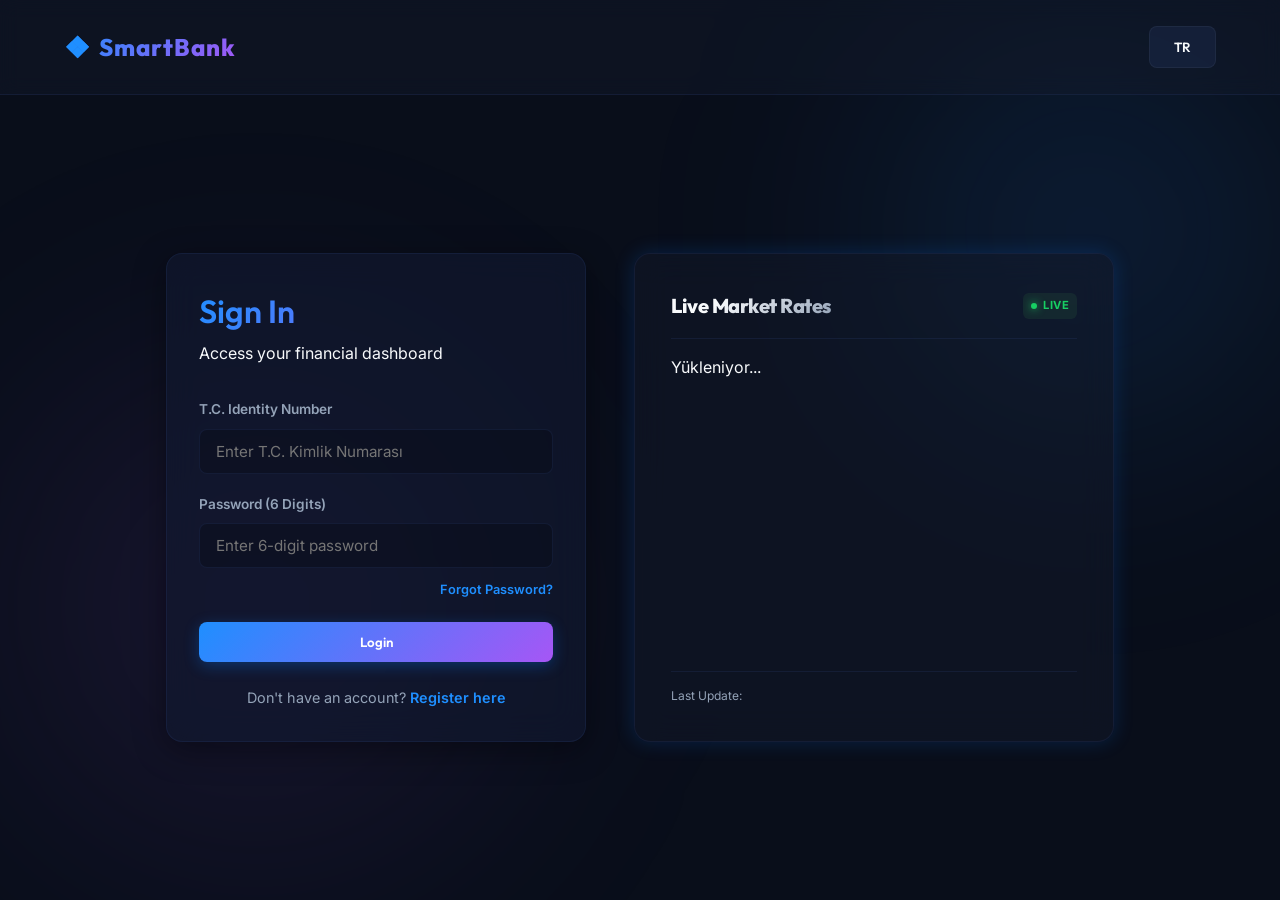
==== index.html @ 2972fa2d "Deploy clean static site to GitHub Pages" ====
<!DOCTYPE html>
<html lang="en">
<head>
    <meta charset="UTF-8">
    <meta name="viewport" content="width=device-width, initial-scale=1.0">
    <title>SmartBank - Secure Banking Portal</title>
    <link rel="preconnect" href="https://fonts.googleapis.com">
    <link rel="preconnect" href="https://fonts.gstatic.com" crossorigin>
    <link href="https://fonts.googleapis.com/css2?family=Outfit:wght@300;400;600;800&family=Inter:wght@300;400;600&display=swap" rel="stylesheet">
    <link rel="stylesheet" href="styles.css">
</head>
<body class="auth-page">
    <div class="background-decor">
        <div class="circle circle-1"></div>
        <div class="circle circle-2"></div>
    </div>
    
    <!-- Mock SMS Toast Notification -->
    <div id="mock-sms-toast" class="mock-sms-toast hidden">
        <div class="sms-icon">💬</div>
        <div class="sms-content">
            <div class="sms-header">
                <span class="sms-app-name">SMARTBANK SMS</span>
                <span class="sms-time" id="sms-time-label">just now</span>
            </div>
            <p id="sms-text" class="sms-text">Verification code: 123456</p>
        </div>
    </div>

    <!-- Header & Language Toggle -->
    <header class="main-header">
        <div class="logo">
            <span class="logo-icon">❖</span> SmartBank
        </div>
        <button id="lang-toggle" class="btn btn-secondary">TR</button>
    </header>

    <main class="auth-container">
        <div class="auth-wrapper-split">
            <div class="auth-forms-column">
                <!-- Login Card -->
                <div id="login-card" class="card glassmorphism auth-card">
                    <h2 id="login-title">Sign In</h2>
                    <p id="login-subtitle" class="text-muted">Access your financial dashboard</p>

                    <form id="login-form" novalidate>
                        <div class="form-group">
                            <label id="lbl-username-login" for="login-tckn">T.C. Kimlik Numarası</label>
                            <input type="text" id="login-tckn" class="form-control" required maxlength="11" pattern="\d*" placeholder="Enter T.C. Kimlik Numarası">
                        </div>
                        <div class="form-group">
                            <label id="lbl-password-login" for="login-password">Password</label>
                            <input type="password" id="login-password" class="form-control" required maxlength="6" pattern="\d*" placeholder="Enter 6-digit password">
                            <div style="text-align: right; margin-top: 0.5rem;">
                                <a href="#" id="link-to-forgot" class="link-highlight" style="font-size: 0.8rem;">Forgot Password?</a>
                            </div>
                        </div>
                        <div id="login-2fa-group" class="form-group hidden">
                            <label id="lbl-2fa-login" for="login-2fa-code">2FA Doğrulama Kodu</label>
                            <input type="text" id="login-2fa-code" class="form-control" maxlength="6" pattern="\d*" placeholder="6 haneli kodu girin">
                            <p class="text-muted" style="font-size: 0.75rem; margin-top: 0.25rem;">E-posta adresinize gönderilen veya üstteki SMS bildirimindeki kodu girin.</p>
                        </div>
                        <button type="submit" id="btn-login-submit" class="btn btn-primary btn-block">Login</button>
                    </form>

                    <div id="login-error" class="alert alert-danger hidden"></div>

                    <div class="card-footer">
                        <span id="txt-no-account">Don't have an account?</span> 
                        <a href="#" id="link-to-register" class="link-highlight">Register here</a>
                    </div>
                </div>

                <!-- Register Card -->
                <div id="register-card" class="card glassmorphism auth-card hidden">
                    <h2 id="register-title">Create Account</h2>
                    <p id="register-subtitle" class="text-muted">Start your smart banking journey today</p>

                    <form id="register-form" novalidate>
                        <div class="form-row-flex">
                            <div class="form-group flex-1">
                                <label id="lbl-firstname" for="reg-firstname">First Name</label>
                                <input type="text" id="reg-firstname" class="form-control" required pattern="[a-zA-ZçğışöüÇĞİŞÖÜ\s]*" placeholder="Enter first name">
                            </div>
                            <div class="form-group flex-1">
                                <label id="lbl-lastname" for="reg-lastname">Last Name</label>
                                <input type="text" id="reg-lastname" class="form-control" required pattern="[a-zA-ZçğışöüÇĞİŞÖÜ]*" placeholder="Enter last name">
                            </div>
                        </div>
                        <div class="form-group">
                            <label id="lbl-username-reg" for="reg-username">Username</label>
                            <input type="text" id="reg-username" class="form-control" required placeholder="Create username">
                        </div>
                        <div class="form-group">
                            <label id="lbl-reg-email" for="reg-email">Email Address</label>
                            <input type="email" id="reg-email" class="form-control" required placeholder="Enter your email address">
                        </div>
                        <div class="form-group">
                            <label id="lbl-reg-tckn" for="reg-tckn">T.C. Kimlik Numarası</label>
                            <input type="text" id="reg-tckn" class="form-control" required maxlength="11" pattern="\d*" placeholder="Enter your T.C. Kimlik Numarası">
                        </div>
                        <div class="form-group">
                            <label id="lbl-password-reg" for="reg-password">Password</label>
                            <input type="password" id="reg-password" class="form-control" required maxlength="6" pattern="\d*" placeholder="Create 6-digit password">
                        </div>
                        <button type="submit" id="btn-register-submit" class="btn btn-primary btn-block">Register</button>
                    </form>

                    <div id="register-error" class="alert alert-danger hidden"></div>

                    <div class="card-footer">
                        <span id="txt-has-account">Already have an account?</span> 
                        <a href="#" id="link-to-login" class="link-highlight">Sign In</a>
                    </div>
                </div>

                <!-- Forgot Password Card -->
                <div id="forgot-card" class="card glassmorphism auth-card hidden">
                    <h2 id="forgot-title">Reset Password</h2>
                    <p id="forgot-subtitle" class="text-muted">Enter email to reset password</p>

                    <form id="forgot-form" novalidate>
                        <div class="form-group">
                            <label id="lbl-email-forgot" for="forgot-tckn">T.C. Kimlik Numarası</label>
                            <input type="text" id="forgot-tckn" class="form-control" required maxlength="11" pattern="\d*" placeholder="Enter registered T.C. Kimlik Numarası">
                        </div>
                        <div class="form-group">
                            <label id="lbl-new-password" for="forgot-new-password">New Password</label>
                            <input type="password" id="forgot-new-password" class="form-control" required maxlength="6" pattern="\d*" placeholder="Enter new 6-digit password">
                        </div>
                        <button type="submit" id="btn-forgot-submit" class="btn btn-primary btn-block">Reset Password</button>
                    </form>

                    <div id="forgot-error" class="alert alert-danger hidden"></div>
                    <div id="forgot-success" class="alert alert-success hidden"></div>

                    <div class="card-footer">
                        <a href="#" id="link-forgot-to-login" class="link-highlight">Back to Sign In</a>
                    </div>
                </div>
            </div>

            <!-- Market Rates Column -->
            <div class="market-rates-column card glassmorphism">
                <div class="market-header">
                    <h3 id="title-market-rates">Canlı Piyasalar</h3>
                    <span class="live-indicator"><span class="live-dot animate-pulse-slow"></span>LIVE</span>
                </div>
                <div id="market-rates-list" class="market-rates-list">
                    <div class="loading-spinner">Yükleniyor...</div>
                </div>
                <div class="market-footer">
                    <span id="txt-rates-updated">Son Güncelleme: --:--:--</span>
                </div>
            </div>
        </div>
    </main>

    <!-- Core App JS -->
    <script src="app.js"></script>
</body>
</html>
---- styles.css ----
/* ==========================================================================
   SmartBank Premium Design System - styles.css
   Vanilla CSS with CSS Variables, HSL Color Model, and Glassmorphism
   ========================================================================== */

:root {
    /* Color Palette */
    --bg-primary: hsl(222, 47%, 7%);
    --bg-card: hsla(223, 47%, 13%, 0.65);
    --bg-card-hover: hsla(223, 47%, 18%, 0.8);
    --border-color: hsla(223, 47%, 30%, 0.25);
    --border-hover: hsla(210, 100%, 56%, 0.4);
    
    --text-main: hsl(210, 40%, 98%);
    --text-muted: hsl(215, 20%, 65%);
    
    --accent-blue: hsl(210, 100%, 56%);
    --accent-blue-rgb: 0, 122, 255;
    --accent-purple: hsl(270, 89%, 65%);
    --accent-green: hsl(145, 80%, 45%);
    --accent-red: hsl(355, 80%, 50%);
    
    --gradient-primary: linear-gradient(135deg, var(--accent-blue) 0%, var(--accent-purple) 100%);
    --gradient-glow: radial-gradient(circle, rgba(0, 122, 255, 0.15) 0%, rgba(138, 43, 226, 0.05) 50%, transparent 100%);
    
    /* Effects & Shadows */
    --shadow-soft: 0 8px 32px 0 rgba(0, 0, 0, 0.4);
    --shadow-glow: 0 0 20px 0 rgba(0, 122, 255, 0.2);
    --blur-strength: blur(16px);
    --transition-fast: all 0.25s cubic-bezier(0.4, 0, 0.2, 1);
    --transition-medium: all 0.4s cubic-bezier(0.4, 0, 0.2, 1);
}

/* Reset & Base Styles */
* {
    margin: 0;
    padding: 0;
    box-sizing: border-box;
}

body {
    font-family: 'Inter', sans-serif;
    background-color: var(--bg-primary);
    color: var(--text-main);
    min-height: 100vh;
    overflow-x: hidden;
    position: relative;
    line-height: 1.6;
}

h1, h2, h3, h4, h5, h6, .logo {
    font-family: 'Outfit', sans-serif;
    font-weight: 600;
}

/* Background Glowing Elements */
.background-decor {
    position: fixed;
    top: 0;
    left: 0;
    width: 100%;
    height: 100%;
    z-index: -1;
    overflow: hidden;
    pointer-events: none;
}

.circle {
    position: absolute;
    border-radius: 50%;
    filter: blur(100px);
}

.circle-1 {
    top: -10%;
    right: -10%;
    width: 50vw;
    height: 50vw;
    background: radial-gradient(circle, hsla(210, 100%, 56%, 0.15) 0%, transparent 70%);
}

.circle-2 {
    bottom: -10%;
    left: -10%;
    width: 60vw;
    height: 60vw;
    background: radial-gradient(circle, hsla(270, 89%, 65%, 0.12) 0%, transparent 70%);
}

/* Layout Elements */
.main-header {
    width: 100%;
    padding: 1.5rem 5%;
    display: flex;
    justify-content: space-between;
    align-items: center;
    border-bottom: 1px solid var(--border-color);
    background-color: rgba(22, 28, 45, 0.4);
    backdrop-filter: blur(10px);
    z-index: 10;
}

.logo {
    font-size: 1.5rem;
    font-weight: 800;
    letter-spacing: 1px;
    background: var(--gradient-primary);
    -webkit-background-clip: text;
    -webkit-text-fill-color: transparent;
    display: flex;
    align-items: center;
    gap: 0.5rem;
}

.logo-icon {
    font-size: 1.8rem;
    -webkit-text-fill-color: initial;
    color: var(--accent-blue);
}

.header-actions {
    display: flex;
    align-items: center;
    gap: 1rem;
}

.user-badge {
    background-color: var(--border-color);
    padding: 0.4rem 1rem;
    border-radius: 50px;
    font-size: 0.85rem;
    font-weight: 600;
    border: 1px solid rgba(255, 255, 255, 0.05);
}

.badge-role {
    font-size: 0.75rem;
    padding: 0.2rem 0.5rem;
    background: var(--gradient-primary);
    color: white;
    border-radius: 4px;
    font-weight: 600;
    margin-left: 0.5rem;
    vertical-align: middle;
}

/* Card & Glassmorphism Design */
.glassmorphism {
    background: var(--bg-card);
    backdrop-filter: var(--blur-strength);
    -webkit-backdrop-filter: var(--blur-strength);
    border: 1px solid var(--border-color);
    box-shadow: var(--shadow-soft);
}

.card {
    border-radius: 16px;
    padding: 2rem;
    transition: var(--transition-medium);
}

.card:hover {
    border-color: var(--border-hover);
    box-shadow: var(--shadow-glow), var(--shadow-soft);
}

/* Buttons */
.btn {
    font-family: 'Outfit', sans-serif;
    font-weight: 600;
    border-radius: 8px;
    padding: 0.75rem 1.5rem;
    cursor: pointer;
    border: none;
    transition: var(--transition-fast);
    display: inline-flex;
    justify-content: center;
    align-items: center;
    text-decoration: none;
}

.btn-primary {
    background: var(--gradient-primary);
    color: white;
    box-shadow: 0 4px 15px rgba(0, 122, 255, 0.3);
}

.btn-primary:hover {
    transform: translateY(-2px);
    box-shadow: 0 6px 20px rgba(0, 122, 255, 0.5);
}

.btn-secondary {
    background-color: var(--border-color);
    color: var(--text-main);
    border: 1px solid rgba(255, 255, 255, 0.05);
}

.btn-secondary:hover {
    background-color: rgba(255, 255, 255, 0.1);
    border-color: rgba(255, 255, 255, 0.2);
}

.btn-danger {
    background-color: hsla(355, 80%, 50%, 0.2);
    color: var(--accent-red);
    border: 1px solid hsla(355, 80%, 50%, 0.4);
}

.btn-danger:hover {
    background-color: var(--accent-red);
    color: white;
}

.btn-block {
    display: flex;
    width: 100%;
}

.btn-sm {
    padding: 0.4rem 0.8rem;
    font-size: 0.8rem;
    border-radius: 6px;
}

/* Input Fields */
.form-group {
    margin-bottom: 1.25rem;
}

.form-group label {
    display: block;
    margin-bottom: 0.5rem;
    font-size: 0.85rem;
    font-weight: 600;
    color: var(--text-muted);
}

.form-control {
    width: 100%;
    padding: 0.75rem 1rem;
    background-color: rgba(0, 0, 0, 0.2);
    border: 1px solid var(--border-color);
    border-radius: 8px;
    color: var(--text-main);
    font-family: 'Inter', sans-serif;
    font-size: 0.95rem;
    transition: var(--transition-fast);
}

.form-control:focus {
    outline: none;
    border-color: var(--accent-blue);
    box-shadow: 0 0 0 3px rgba(0, 122, 255, 0.15);
    background-color: rgba(0, 0, 0, 0.3);
}

/* Alerts */
.alert {
    padding: 0.75rem 1rem;
    border-radius: 8px;
    margin-top: 1rem;
    font-size: 0.85rem;
    font-weight: 600;
}

.alert-danger {
    background-color: hsla(355, 80%, 50%, 0.15);
    border: 1px solid var(--accent-red);
    color: hsl(355, 100%, 80%);
}

.alert-success {
    background-color: hsla(145, 80%, 45%, 0.15);
    border: 1px solid var(--accent-green);
    color: hsl(145, 100%, 80%);
}

/* Auth Pages Style */
.auth-page {
    display: flex;
    flex-direction: column;
}

.auth-container {
    flex: 1;
    display: flex;
    justify-content: center;
    align-items: center;
    padding: 2rem 1rem;
}

.auth-card {
    width: 100%;
    max-width: 420px;
    animation: fadeIn 0.5s ease-out;
}

.auth-card h2 {
    font-size: 2rem;
    margin-bottom: 0.25rem;
    background: var(--gradient-primary);
    -webkit-background-clip: text;
    -webkit-text-fill-color: transparent;
}

.auth-card p {
    margin-bottom: 2rem;
}

.card-footer {
    margin-top: 1.5rem;
    text-align: center;
    font-size: 0.9rem;
    color: var(--text-muted);
}

.link-highlight {
    color: var(--accent-blue);
    text-decoration: none;
    font-weight: 600;
    transition: var(--transition-fast);
}

.link-highlight:hover {
    text-decoration: underline;
    color: var(--accent-purple);
}

/* Customer Dashboard Grid */
.dashboard-container {
    padding: 2rem 5%;
    max-width: 1400px;
    margin: 0 auto;
}

.dashboard-section {
    margin-bottom: 2.5rem;
}

.dashboard-section h3 {
    font-size: 1.5rem;
    margin-bottom: 1rem;
    letter-spacing: 0.5px;
}

/* Account Cards */
.accounts-grid {
    display: grid;
    grid-template-columns: repeat(auto-fill, minmax(280px, 1fr));
    gap: 1.5rem;
}

.account-card {
    background: linear-gradient(135deg, rgba(22, 28, 45, 0.9) 0%, rgba(138, 43, 226, 0.07) 100%);
    border: 1px solid var(--border-color);
    border-radius: 16px;
    padding: 1.5rem;
    cursor: pointer;
    transition: var(--transition-medium);
    position: relative;
    overflow: hidden;
}

.account-card::before {
    content: '';
    position: absolute;
    top: 0;
    left: 0;
    width: 100%;
    height: 100%;
    background: var(--gradient-primary);
    opacity: 0;
    transition: var(--transition-medium);
    z-index: 0;
}

.account-card:hover {
    transform: translateY(-4px);
    border-color: var(--accent-blue);
    box-shadow: var(--shadow-glow);
}

.account-card.active {
    border-color: var(--accent-blue);
    box-shadow: var(--shadow-glow);
    background: linear-gradient(135deg, rgba(22, 28, 45, 0.9) 0%, rgba(0, 122, 255, 0.08) 100%);
}

.account-card.active::before {
    opacity: 0.03;
}

.account-card > * {
    position: relative;
    z-index: 1;
}

.account-header {
    display: flex;
    justify-content: space-between;
    color: var(--text-muted);
    font-size: 0.85rem;
    font-weight: 600;
    margin-bottom: 1.5rem;
}

.account-number {
    font-family: 'Outfit', sans-serif;
    font-size: 1.1rem;
    letter-spacing: 1px;
}

.account-balance {
    font-size: 2rem;
    font-weight: 800;
    margin-bottom: 0.25rem;
}

.account-currency {
    font-size: 1rem;
    color: var(--accent-blue);
    font-weight: 600;
}

/* Workspace Layout */
.workspace-grid {
    display: grid;
    grid-template-columns: 1fr 2fr;
    gap: 2rem;
    align-items: start;
}

@media (max-width: 900px) {
    .workspace-grid {
        grid-template-columns: 1fr;
    }
}

.workspace-item {
    height: 100%;
}

.workspace-item h3 {
    margin-bottom: 0.25rem;
}

.workspace-item p {
    margin-bottom: 1.5rem;
}

/* Table Style */
.table-container {
    display: flex;
    flex-direction: column;
}

.table-scroll {
    overflow-x: auto;
    flex: 1;
}

.table {
    width: 100%;
    border-collapse: collapse;
    font-size: 0.95rem;
}

.table th, .table td {
    padding: 0.6rem 0.8rem;
    text-align: left;
    border-bottom: 1px solid rgba(255, 255, 255, 0.05);
}

.table th {
    color: var(--text-muted);
    font-family: 'Outfit', sans-serif;
    font-weight: 600;
}

.table tr {
    transition: var(--transition-fast);
}

.table tbody tr:hover {
    background-color: rgba(255, 255, 255, 0.02);
}

.text-right {
    text-align: right !important;
}

.tx-amount-negative {
    color: var(--accent-red);
    font-weight: 600;
}

.tx-amount-positive {
    color: var(--accent-green);
    font-weight: 600;
}

/* Floating Chat Widget */
.chat-widget {
    position: fixed;
    bottom: 2rem;
    right: 2rem;
    z-index: 100;
}

.chat-toggle {
    display: flex;
    align-items: center;
    gap: 0.5rem;
    border-radius: 50px;
    padding: 0.75rem 1.5rem;
    box-shadow: 0 8px 25px rgba(0, 122, 255, 0.4);
}

.chat-toggle-icon {
    font-size: 1.2rem;
}

.chat-box {
    position: absolute;
    bottom: 4rem;
    right: 0;
    width: 380px;
    height: 520px;
    border-radius: 16px;
    display: flex;
    flex-direction: column;
    overflow: hidden;
    animation: slideUp 0.35s cubic-bezier(0.4, 0, 0.2, 1);
}

@media (max-width: 480px) {
    .chat-box {
        position: fixed;
        bottom: 0;
        right: 0;
        width: 100%;
        height: 100%;
        border-radius: 0;
    }
}

.chat-header {
    background-color: rgba(22, 28, 45, 0.9);
    padding: 1rem 1.25rem;
    border-bottom: 1px solid var(--border-color);
    display: flex;
    justify-content: space-between;
    align-items: center;
}

.chat-header-title {
    display: flex;
    align-items: center;
    gap: 0.5rem;
    font-weight: 600;
    font-family: 'Outfit', sans-serif;
}

.status-indicator {
    width: 8px;
    height: 8px;
    border-radius: 50%;
}

.status-indicator.online {
    background-color: var(--accent-green);
    box-shadow: 0 0 8px var(--accent-green);
}

.chat-close-btn {
    background: none;
    border: none;
    color: var(--text-muted);
    font-size: 1.5rem;
    cursor: pointer;
    line-height: 1;
    transition: var(--transition-fast);
}

.chat-close-btn:hover {
    color: var(--text-main);
}

/* Chat Messages */
.chat-messages {
    flex: 1;
    padding: 1.25rem;
    overflow-y: auto;
    display: flex;
    flex-direction: column;
    gap: 1rem;
    background-color: rgba(0, 0, 0, 0.25);
}

.chat-placeholder {
    height: 100%;
    display: flex;
    flex-direction: column;
    justify-content: center;
    align-items: center;
    text-align: center;
    padding: 2rem;
    gap: 1.5rem;
}

.chat-placeholder p {
    color: var(--text-muted);
    font-size: 0.9rem;
}

/* Message Bubbles */
.message-bubble {
    max-width: 80%;
    padding: 0.75rem 1rem;
    border-radius: 12px;
    font-size: 0.9rem;
    position: relative;
    animation: bubbleIn 0.3s ease-out;
    word-break: break-word;
}

.message-bubble.user {
    align-self: flex-end;
    background: var(--gradient-primary);
    color: white;
    border-bottom-right-radius: 2px;
}

.message-bubble.ai {
    align-self: flex-start;
    background-color: rgba(255, 255, 255, 0.08);
    color: var(--text-main);
    border-bottom-left-radius: 2px;
    border: 1px solid rgba(255, 255, 255, 0.05);
}

.message-bubble.agent {
    align-self: flex-start;
    background-color: hsla(210, 100%, 56%, 0.15);
    color: var(--text-main);
    border-bottom-left-radius: 2px;
    border: 1px solid rgba(0, 122, 255, 0.2);
}

.message-timestamp {
    display: block;
    font-size: 0.65rem;
    color: rgba(255, 255, 255, 0.4);
    margin-top: 0.25rem;
    text-align: right;
}

.chat-input-area {
    padding: 1rem 1.25rem;
    background-color: rgba(22, 28, 45, 0.9);
    border-top: 1px solid var(--border-color);
    display: flex;
    gap: 0.5rem;
}

.chat-input-area input {
    flex: 1;
    background-color: rgba(0, 0, 0, 0.2);
    border: 1px solid var(--border-color);
    border-radius: 8px;
    padding: 0.5rem 0.75rem;
    color: var(--text-main);
}

.chat-input-area input:focus {
    outline: none;
    border-color: var(--accent-blue);
}

/* Agent Workspace Layout */
.agent-page {
    display: flex;
    flex-direction: column;
}

.agent-container {
    flex: 1;
    padding: 2rem 5%;
    display: grid;
    grid-template-columns: 350px 1fr;
    gap: 2rem;
    max-width: 1600px;
    width: 100%;
    margin: 0 auto;
}

@media (max-width: 800px) {
    .agent-container {
        grid-template-columns: 1fr;
    }
}

.agent-sidebar {
    height: calc(100vh - 120px);
    display: flex;
    flex-direction: column;
    padding: 1.5rem;
}

.sidebar-header {
    display: flex;
    justify-content: space-between;
    align-items: center;
    margin-bottom: 1.5rem;
}

.sessions-list {
    flex: 1;
    overflow-y: auto;
    display: flex;
    flex-direction: column;
    gap: 0.75rem;
}

.session-item {
    padding: 1rem;
    border-radius: 8px;
    border: 1px solid var(--border-color);
    cursor: pointer;
    transition: var(--transition-fast);
    background-color: rgba(0, 0, 0, 0.15);
}

.session-item:hover {
    border-color: var(--accent-blue);
    background-color: rgba(0, 0, 0, 0.25);
}

.session-item.active {
    border-color: var(--accent-blue);
    background-color: hsla(210, 100%, 56%, 0.08);
}

.session-item h5 {
    font-size: 0.95rem;
    margin-bottom: 0.25rem;
}

.session-item p {
    font-size: 0.75rem;
    color: var(--text-muted);
}

.agent-chat-area {
    height: calc(100vh - 120px);
    display: flex;
    flex-direction: column;
    padding: 0;
    overflow: hidden;
}

.agent-chat-header {
    padding: 1.25rem 2rem;
    border-bottom: 1px solid var(--border-color);
    background-color: rgba(22, 28, 45, 0.5);
    display: flex;
    justify-content: space-between;
    align-items: center;
}

.text-xs {
    font-size: 0.75rem;
}

.agent-messages-container {
    flex: 1;
    padding: 2rem;
    overflow-y: auto;
    display: flex;
    flex-direction: column;
    gap: 1.25rem;
    background-color: rgba(0, 0, 0, 0.15);
}

.agent-chat-placeholder {
    height: 100%;
    display: flex;
    flex-direction: column;
    justify-content: center;
    align-items: center;
    gap: 1rem;
    text-align: center;
}

.chat-placeholder-icon {
    font-size: 3rem;
}

.agent-chat-input-area {
    padding: 1.25rem 2rem;
    border-top: 1px solid var(--border-color);
    background-color: rgba(22, 28, 45, 0.5);
    display: flex;
    gap: 1rem;
}

.agent-chat-input-area input {
    flex: 1;
    background-color: rgba(0, 0, 0, 0.3);
    border: 1px solid var(--border-color);
    border-radius: 8px;
    padding: 0.75rem 1rem;
    color: var(--text-main);
}

.agent-chat-input-area input:focus {
    outline: none;
    border-color: var(--accent-blue);
}

/* Utilities */
.hidden {
    display: none !important;
}

.text-center {
    text-align: center !important;
}

.py-4 {
    padding-top: 1.5rem;
    padding-bottom: 1.5rem;
}

/* Animations */
@keyframes fadeIn {
    from { opacity: 0; transform: translateY(10px); }
    to { opacity: 1; transform: translateY(0); }
}

@keyframes slideUp {
    from { opacity: 0; transform: translateY(20px); }
    to { opacity: 1; transform: translateY(0); }
}
@keyframes bubbleIn {
    from { opacity: 0; transform: scale(0.9) translateY(5px); }
    to { opacity: 1; transform: scale(1) translateY(0); }
}

/* ==========================================================================
   Agentic AI Transfer Confirmation Widgets & System Message Cards
   ========================================================================== */
.transfer-confirm-card {
    background: linear-gradient(135deg, rgba(22, 28, 45, 0.955) 0%, rgba(138, 43, 226, 0.15) 100%);
    border: 1px solid var(--accent-purple);
    border-radius: 12px;
    padding: 1.25rem;
    margin: 0.5rem 0;
    box-shadow: 0 8px 32px rgba(138, 43, 226, 0.2);
    align-self: flex-start;
    width: 90%;
    max-width: 320px;
    animation: fadeIn 0.4s ease-out;
}

.transfer-confirm-title {
    font-size: 1rem;
    font-weight: 700;
    color: var(--text-main);
    margin-bottom: 0.75rem;
    display: flex;
    align-items: center;
    gap: 0.5rem;
    border-bottom: 1px solid rgba(255, 255, 255, 0.1);
    padding-bottom: 0.5rem;
}

.transfer-confirm-title i {
    color: var(--accent-purple);
}

.transfer-confirm-item {
    font-size: 0.8rem;
    margin-bottom: 0.5rem;
    color: var(--text-muted);
}

.transfer-confirm-item strong {
    color: var(--text-main);
    display: block;
    word-break: break-all;
    font-family: monospace;
    font-size: 0.85rem;
}

.transfer-confirm-amount {
    font-size: 1.25rem;
    font-weight: 800;
    color: var(--accent-blue);
    text-align: center;
    margin: 0.75rem 0;
}

.transfer-confirm-actions {
    display: flex;
    gap: 0.5rem;
    margin-top: 0.75rem;
}

.btn-confirm {
    flex: 1;
    padding: 0.5rem;
    border-radius: 6px;
    border: none;
    font-weight: 600;
    cursor: pointer;
    font-size: 0.8rem;
    transition: var(--transition-fast);
    text-align: center;
}

.btn-confirm-yes {
    background-color: var(--accent-green);
    color: white;
    box-shadow: 0 2px 10px rgba(76, 175, 80, 0.3);
}

.btn-confirm-yes:hover:not(:disabled) {
    transform: translateY(-1px);
    box-shadow: 0 4px 15px rgba(76, 175, 80, 0.5);
}

.btn-confirm-no {
    background-color: rgba(255, 255, 255, 0.1);
    color: var(--text-main);
    border: 1px solid rgba(255, 255, 255, 0.05);
}

.btn-confirm-no:hover:not(:disabled) {
    background-color: rgba(255, 255, 255, 0.15);
}

.btn-confirm:disabled {
    opacity: 0.5;
    cursor: not-allowed;
    transform: none !important;
    box-shadow: none !important;
}

/* Success & Failure System Cards */
.system-status-card {
    border-radius: 12px;
    padding: 1rem;
    margin: 0.5rem 0;
    width: 90%;
    max-width: 320px;
    align-self: flex-start;
    animation: fadeIn 0.4s ease-out;
    font-size: 0.85rem;
}

.system-status-card.success {
    background-color: hsla(145, 80%, 45%, 0.15);
    border: 1px solid var(--accent-green);
    color: hsl(145, 100%, 85%);
    box-shadow: 0 4px 20px rgba(76, 175, 80, 0.15);
}

.system-status-card.failed {
    background-color: hsla(355, 80%, 50%, 0.15);
    border: 1px solid var(--accent-red);
    color: hsl(355, 100%, 85%);
    box-shadow: 0 4px 20px rgba(244, 67, 54, 0.15);
}

.system-status-title {
    font-weight: 700;
    margin-bottom: 0.5rem;
    display: flex;
    align-items: center;
    gap: 0.5rem;
}

/* ==========================================================================
   Phase 2 Premium Visual Enhancements (Charts, 3D Customizer, typing indicator)
   ========================================================================== */

/* Analytics Grid Layout */
.analytics-grid {
    display: grid;
    grid-template-columns: 1.8fr 1.2fr;
    gap: 2rem;
    margin-bottom: 2.5rem;
}

@media (max-width: 1024px) {
    .analytics-grid {
        grid-template-columns: 1fr;
    }
}

.analytics-item {
    display: flex;
    flex-direction: column;
}

.charts-container {
    display: flex;
    gap: 1.5rem;
    flex-wrap: wrap;
    align-items: center;
    justify-content: space-around;
    width: 100%;
    margin-top: 0.5rem;
}

.chart-wrapper {
    flex: 1;
    min-width: 240px;
    display: flex;
    flex-direction: column;
    align-items: center;
}

.chart-wrapper h4 {
    font-size: 0.9rem;
    color: var(--text-muted);
    margin-bottom: 0.75rem;
    font-weight: 600;
}

.chart-canvas-holder {
    width: 100%;
    position: relative;
    height: 220px;
}

/* 3D Debit Card Customizer styles */
.customizer-workspace {
    display: flex;
    flex-direction: column;
    align-items: center;
    gap: 1.5rem;
    margin-top: 1rem;
    width: 100%;
}

.debit-card-wrapper {
    perspective: 1000px;
    width: 320px;
    height: 190px;
    margin: 0.5rem 0;
}

.debit-card {
    width: 100%;
    height: 100%;
    border-radius: 16px;
    padding: 1.5rem;
    position: relative;
    overflow: hidden;
    transform-style: preserve-3d;
    transition: transform 0.15s ease-out, box-shadow 0.3s ease;
    box-shadow: 0 15px 35px rgba(0, 0, 0, 0.4), inset 0 1px 0 rgba(255, 255, 255, 0.2);
    border: 1px solid rgba(255, 255, 255, 0.1);
    color: white;
    display: flex;
    flex-direction: column;
    justify-content: space-between;
}

.debit-card:hover {
    box-shadow: 0 20px 40px rgba(0, 0, 0, 0.6), 0 0 20px rgba(0, 122, 255, 0.1);
}

.card-chip {
    width: 42px;
    height: 32px;
    background: linear-gradient(135deg, #f0c27b 0%, #a87932 100%);
    border-radius: 6px;
    position: absolute;
    top: 3.25rem;
    left: 1.25rem;
    box-shadow: inset 1px 1px 2px rgba(255, 255, 255, 0.4);
}

.card-logo {
    position: absolute;
    top: 1.25rem;
    left: 1.25rem;
    font-family: 'Outfit', sans-serif;
    font-size: 1.05rem;
    font-weight: 800;
    letter-spacing: 1px;
}

.card-number {
    font-family: 'Outfit', monospace;
    font-size: 1.2rem;
    letter-spacing: 2px;
    margin-top: 5.5rem;
    padding-left: 1.25rem;
    text-shadow: 1px 1px 2px rgba(0, 0, 0, 0.5);
    z-index: 3;
}

.card-holder {
    position: absolute;
    bottom: 1.25rem;
    left: 1.25rem;
    font-family: 'Outfit', sans-serif;
    font-size: 0.75rem;
    letter-spacing: 1px;
    text-transform: uppercase;
    text-shadow: 1px 1px 2px rgba(0, 0, 0, 0.3);
    z-index: 3;
    overflow: hidden;
    text-overflow: ellipsis;
    white-space: nowrap;
    max-width: 140px;
}

.card-expiry {
    position: absolute;
    bottom: 1.25rem;
    right: 7.25rem;
    font-family: 'Outfit', monospace;
    font-size: 0.75rem;
    color: #ffffff;
    text-shadow: 1px 1px 2px rgba(0, 0, 0, 0.6);
    z-index: 3;
}

.card-type {
    position: absolute;
    bottom: 1.05rem;
    right: 1.25rem;
    font-family: 'Outfit', sans-serif;
    font-size: 1.2rem;
    font-weight: 800;
    font-style: italic;
    color: rgba(255, 255, 255, 0.9);
    z-index: 3;
}

.card-glow {
    position: absolute;
    top: 0;
    left: 0;
    width: 100%;
    height: 100%;
    background: radial-gradient(circle at var(--mouse-x, 50%) var(--mouse-y, 50%), rgba(255, 255, 255, 0.25) 0%, transparent 60%);
    pointer-events: none;
    z-index: 2;
    transition: background 0.05s ease-out;
}

/* Themes classes */
.debit-card.theme-neon-blue {
    background: linear-gradient(135deg, #0575e6 0%, #00f260 100%);
    box-shadow: 0 15px 35px rgba(5, 117, 230, 0.3), inset 0 1px 0 rgba(255, 255, 255, 0.2);
}
.debit-card.theme-sunset {
    background: linear-gradient(135deg, #f12711 0%, #f5af19 100%);
    box-shadow: 0 15px 35px rgba(241, 39, 17, 0.3), inset 0 1px 0 rgba(255, 255, 255, 0.2);
}
.debit-card.theme-metallic-dark {
    background: linear-gradient(135deg, #1f1c2c 0%, #928dab 100%);
    box-shadow: 0 15px 35px rgba(31, 28, 44, 0.4), inset 0 1px 0 rgba(255, 255, 255, 0.1);
}
.debit-card.theme-glass {
    background: rgba(255, 255, 255, 0.06);
    backdrop-filter: blur(20px);
    -webkit-backdrop-filter: blur(20px);
    border: 1px solid rgba(255, 255, 255, 0.12);
    box-shadow: 0 15px 35px rgba(0, 0, 0, 0.3), inset 0 1px 1px rgba(255, 255, 255, 0.15);
}

.customizer-controls {
    width: 100%;
    display: flex;
    flex-direction: column;
    gap: 0.5rem;
}

.theme-options {
    display: flex;
    gap: 0.75rem;
}

.theme-btn {
    width: 32px;
    height: 32px;
    border-radius: 50%;
    border: 2px solid transparent;
    cursor: pointer;
    transition: var(--transition-fast);
    box-shadow: 0 4px 10px rgba(0, 0, 0, 0.25);
}

.theme-btn:hover {
    transform: scale(1.15);
}

.theme-btn.active {
    border-color: var(--text-main);
    box-shadow: 0 0 12px var(--accent-blue);
    transform: scale(1.1);
}

/* Typing Indicator Animation */
.typing-indicator {
    display: inline-flex;
    align-items: center;
    gap: 4px;
    background-color: rgba(255, 255, 255, 0.08);
    border: 1px solid rgba(255, 255, 255, 0.05);
    padding: 8px 14px;
    border-radius: 12px;
    border-bottom-left-radius: 2px;
    align-self: flex-start;
    animation: fadeIn 0.3s ease-out;
    margin-bottom: 0.5rem;
}

.typing-indicator .dot {
    width: 6px;
    height: 6px;
    background-color: var(--text-muted);
    border-radius: 50%;
    animation: typingBounce 1.4s infinite ease-in-out both;
}

.typing-indicator .dot:nth-child(1) {
    animation-delay: -0.32s;
}

.typing-indicator .dot:nth-child(2) {
    animation-delay: -0.16s;
}

@keyframes typingBounce {
    0%, 80%, 100% { 
        transform: scale(0);
        opacity: 0.4;
    } 
    40% { 
        transform: scale(1);
        opacity: 1;
    }
}

/* ==========================================================================
   Phase 3 Premium Security & 2FA Styles (Switch, SMS Toast, OTP Modal)
   ========================================================================== */

/* 2FA Switch styling */
.security-settings {
    margin-top: 1.25rem;
    padding-top: 1rem;
    border-top: 1px solid rgba(255, 255, 255, 0.08);
    display: flex;
    justify-content: space-between;
    align-items: center;
    width: 100%;
}

.security-info h4 {
    font-size: 0.95rem;
    font-weight: 600;
    margin-bottom: 0.2rem;
    color: var(--text-main);
}

.security-info p {
    font-size: 0.75rem;
    color: var(--text-muted);
    margin: 0;
    line-height: 1.3;
}

/* Premium Switch Button */
.switch-container {
    position: relative;
    display: inline-block;
    width: 48px;
    height: 26px;
    flex-shrink: 0;
}

.switch-container input {
    opacity: 0;
    width: 0;
    height: 0;
}

.slider-round {
    position: absolute;
    cursor: pointer;
    top: 0;
    left: 0;
    right: 0;
    bottom: 0;
    background-color: rgba(255, 255, 255, 0.1);
    border: 1px solid rgba(255, 255, 255, 0.15);
    transition: var(--transition-fast);
    border-radius: 34px;
}

.slider-round:before {
    position: absolute;
    content: "";
    height: 18px;
    width: 18px;
    left: 3px;
    bottom: 3px;
    background-color: white;
    transition: var(--transition-fast);
    border-radius: 50%;
    box-shadow: 0 2px 5px rgba(0, 0, 0, 0.3);
}

.switch-container input:checked + .slider-round {
    background: var(--gradient-primary);
    border-color: transparent;
    box-shadow: 0 0 10px rgba(0, 122, 255, 0.4);
}

.switch-container input:checked + .slider-round:before {
    transform: translateX(22px);
}

/* Mock SMS Toast Notification (iOS Style Glassmorphic) */
.mock-sms-toast {
    position: fixed;
    top: 1.5rem;
    left: 50%;
    transform: translateX(-50%) translateY(-150%);
    z-index: 1000;
    width: 90%;
    max-width: 400px;
    background: rgba(22, 28, 45, 0.75);
    backdrop-filter: blur(20px) saturate(180%);
    -webkit-backdrop-filter: blur(20px) saturate(180%);
    border: 1px solid rgba(255, 255, 255, 0.12);
    border-radius: 18px;
    padding: 1rem;
    box-shadow: 0 15px 40px rgba(0, 0, 0, 0.5), 0 0 1px rgba(255, 255, 255, 0.2) inset;
    display: flex;
    gap: 0.8rem;
    align-items: flex-start;
    transition: transform 0.45s cubic-bezier(0.175, 0.885, 0.32, 1.275), opacity 0.3s;
    opacity: 0;
}

.mock-sms-toast.show {
    transform: translateX(-50%) translateY(0);
    opacity: 1;
}

.sms-icon {
    font-size: 1.5rem;
    background: linear-gradient(135deg, #00c6ff, #0072ff);
    width: 38px;
    height: 38px;
    display: flex;
    align-items: center;
    justify-content: center;
    border-radius: 50%;
    box-shadow: 0 4px 10px rgba(0, 114, 255, 0.3);
    flex-shrink: 0;
}

.sms-content {
    flex: 1;
}

.sms-header {
    display: flex;
    justify-content: space-between;
    margin-bottom: 0.25rem;
}

.sms-app-name {
    font-family: 'Outfit', sans-serif;
    font-weight: 800;
    font-size: 0.75rem;
    color: var(--accent-blue);
    letter-spacing: 1px;
}

.sms-time {
    font-size: 0.7rem;
    color: var(--text-muted);
}

.sms-text {
    font-size: 0.85rem;
    color: var(--text-main);
    line-height: 1.4;
    margin: 0;
}

/* Premium OTP Verification Modal Overlay */
.modal-overlay {
    position: fixed;
    top: 0;
    left: 0;
    width: 100%;
    height: 100%;
    background-color: rgba(6, 9, 21, 0.75);
    backdrop-filter: blur(12px);
    -webkit-backdrop-filter: blur(12px);
    z-index: 999;
    display: flex;
    justify-content: center;
    align-items: center;
    opacity: 0;
    pointer-events: none;
    transition: opacity 0.3s ease;
}

.modal-overlay:not(.hidden) {
    opacity: 1;
    pointer-events: auto;
}

.modal-content {
    width: 90%;
    max-width: 440px;
    border-radius: 24px;
    padding: 2.25rem;
    border: 1px solid rgba(255, 255, 255, 0.1);
    box-shadow: var(--shadow-soft), 0 0 30px rgba(138, 43, 226, 0.1);
    transform: translateY(20px);
    transition: transform 0.35s cubic-bezier(0.34, 1.56, 0.64, 1);
    display: flex;
    flex-direction: column;
}

.modal-overlay:not(.hidden) .modal-content {
    transform: translateY(0);
}

.modal-header {
    display: flex;
    justify-content: space-between;
    align-items: center;
    margin-bottom: 1.5rem;
}

.modal-header h3 {
    font-size: 1.3rem;
    background: var(--gradient-primary);
    -webkit-background-clip: text;
    -webkit-text-fill-color: transparent;
    margin: 0;
}

.close-btn {
    background: transparent;
    border: none;
    color: var(--text-muted);
    font-size: 1.8rem;
    line-height: 1;
    cursor: pointer;
    transition: var(--transition-fast);
}

.close-btn:hover {
    color: var(--text-main);
    transform: scale(1.1);
}

.modal-body {
    text-align: center;
    margin-bottom: 2rem;
}

.warning-icon-wrapper {
    width: 64px;
    height: 64px;
    background: rgba(255, 75, 92, 0.15);
    border: 1px solid rgba(255, 75, 92, 0.3);
    border-radius: 50%;
    display: flex;
    align-items: center;
    justify-content: center;
    margin: 0 auto 1.25rem;
    box-shadow: 0 0 20px rgba(255, 75, 92, 0.1);
}

.warning-icon {
    font-size: 2rem;
}

.otp-desc {
    color: var(--text-muted);
    font-size: 0.9rem;
    line-height: 1.5;
    margin-bottom: 1.5rem;
}

.otp-inputs {
    display: flex;
    justify-content: center;
    margin-bottom: 1rem;
}

.otp-input-field {
    width: 100%;
    max-width: 220px;
    letter-spacing: 8px;
    font-size: 1.5rem;
    font-weight: 800;
    text-align: center;
    font-family: 'Outfit', monospace;
    border-color: rgba(255, 255, 255, 0.15);
    background-color: rgba(255, 255, 255, 0.04);
}

.otp-input-field:focus {
    box-shadow: 0 0 15px rgba(0, 122, 255, 0.3);
}

.modal-footer {
    width: 100%;
}

.animate-pulse-slow {
    animation: pulseSlow 3s infinite ease-in-out;
}

@keyframes pulseSlow {
    0%, 100% { transform: scale(1); opacity: 1; }
    50% { transform: scale(1.05); opacity: 0.85; }
}

/* ==========================================================================
   Phase 4 Agent Cockpit & AI Co-Pilot Styles
   ========================================================================== */

.agent-container-wrapper {
    display: flex;
    flex-direction: column;
    gap: 1.5rem;
    padding: 2rem 5%;
    max-width: 1400px;
    margin: 0 auto;
}

.agent-metrics-grid {
    display: grid;
    grid-template-columns: repeat(auto-fit, minmax(220px, 1fr));
    gap: 1.5rem;
    width: 100%;
}

.metric-card {
    display: flex;
    align-items: center;
    gap: 1.2rem;
    padding: 1.2rem 1.5rem;
    border-radius: 16px;
    border: 1px solid var(--border-color);
    background-color: var(--bg-card);
    transition: var(--transition-medium);
}

.metric-card:hover {
    transform: translateY(-2px);
    border-color: var(--border-hover);
    box-shadow: var(--shadow-glow);
}

.metric-icon {
    font-size: 1.8rem;
    width: 46px;
    height: 46px;
    display: flex;
    align-items: center;
    justify-content: center;
    border-radius: 12px;
    box-shadow: 0 4px 15px rgba(0, 0, 0, 0.25);
}

.metric-icon.resolved {
    background: linear-gradient(135deg, #00f260 0%, #0575e6 100%);
}

.metric-icon.time {
    background: linear-gradient(135deg, #f5af19 0%, #f12711 100%);
}

.metric-icon.csat {
    background: linear-gradient(135deg, #8a2be2 0%, #4a00e0 100%);
}

.metric-details {
    flex: 1;
}

.metric-details h5 {
    font-size: 0.8rem;
    color: var(--text-muted);
    font-weight: 600;
    margin-bottom: 0.2rem;
    text-transform: uppercase;
    letter-spacing: 0.5px;
}

.metric-value {
    font-size: 1.4rem;
    font-weight: 800;
    font-family: 'Outfit', sans-serif;
    color: var(--text-main);
}

/* Status selection */
.status-card {
    position: relative;
}

.status-dot {
    width: 12px;
    height: 12px;
    border-radius: 50%;
    box-shadow: 0 0 10px currentColor;
    flex-shrink: 0;
}

.status-dot.online {
    color: var(--accent-green);
    background-color: var(--accent-green);
}

.status-dot.busy {
    color: var(--accent-purple);
    background-color: var(--accent-purple);
}

.status-dot.break {
    color: var(--accent-red);
    background-color: var(--accent-red);
}

.metric-status-select {
    background: rgba(255, 255, 255, 0.05);
    border: 1px solid rgba(255, 255, 255, 0.1);
    color: var(--text-main);
    padding: 0.3rem 0.5rem;
    border-radius: 8px;
    font-size: 0.85rem;
    font-weight: 600;
    width: 100%;
    cursor: pointer;
    outline: none;
    transition: var(--transition-fast);
}

.metric-status-select:focus {
    border-color: var(--accent-blue);
    background: rgba(22, 28, 45, 0.8);
}

/* AI Co-Pilot Recommendation box */
.ai-copilot-container {
    background: rgba(138, 43, 226, 0.05);
    border: 1px solid rgba(138, 43, 226, 0.2);
    border-radius: 12px;
    padding: 0.85rem 1.25rem;
    margin: 0.5rem 1.25rem;
    box-shadow: 0 0 15px rgba(138, 43, 226, 0.05), inset 0 0 1px rgba(255, 255, 255, 0.1);
    animation: fadeIn 0.35s ease-out;
}

.copilot-header {
    display: flex;
    justify-content: space-between;
    align-items: center;
    margin-bottom: 0.5rem;
}

.copilot-title {
    font-family: 'Outfit', sans-serif;
    font-weight: 800;
    font-size: 0.75rem;
    color: var(--accent-purple);
    letter-spacing: 1px;
    text-transform: uppercase;
}

.ai-suggestion-text {
    font-size: 0.85rem;
    color: var(--text-main);
    line-height: 1.4;
    margin-bottom: 0.6rem;
    font-style: italic;
}

.copilot-actions {
    display: flex;
    justify-content: flex-end;
}

/* Transfer Selector */
.chat-header-actions {
    display: flex;
    align-items: center;
    gap: 1.2rem;
}

.transfer-control {
    display: flex;
    align-items: center;
    gap: 0.4rem;
    background: rgba(255, 255, 255, 0.04);
    border: 1px solid rgba(255, 255, 255, 0.08);
    padding: 0.25rem 0.5rem;
    border-radius: 10px;
}

.transfer-dept-select {
    background: transparent;
    border: none;
    color: var(--text-main);
    font-size: 0.75rem;
    font-weight: 600;
    outline: none;
    cursor: pointer;
    max-width: 140px;
}

.transfer-dept-select option {
    background-color: var(--bg-primary);
    color: var(--text-main);
}

.btn-xs {
    padding: 0.25rem 0.5rem;
    font-size: 0.7rem;
    border-radius: 6px;
    font-weight: 600;
}

/* ==========================================================================
   Split Login Layout & Canlı Piyasalar (index.html)
   ========================================================================== */
.auth-wrapper-split {
    display: flex;
    gap: 3rem;
    align-items: stretch;
    justify-content: center;
    max-width: 950px;
    width: 100%;
    margin: 0 auto;
}

.auth-forms-column {
    flex: 1;
    max-width: 420px;
}

.market-rates-column {
    flex: 1;
    max-width: 480px;
    background: rgba(22, 28, 45, 0.45);
    border: 1px solid var(--border-color);
    box-shadow: var(--shadow-glow);
    padding: 2.25rem;
    display: flex;
    flex-direction: column;
    justify-content: space-between;
}

.market-header {
    display: flex;
    justify-content: space-between;
    align-items: center;
    border-bottom: 1px solid var(--border-color);
    padding-bottom: 1rem;
    margin-bottom: 1rem;
}

.market-header h3 {
    margin: 0;
    font-size: 1.25rem;
    font-weight: 800;
    letter-spacing: -0.5px;
    background: linear-gradient(135deg, var(--text-main) 30%, var(--text-muted) 100%);
    -webkit-background-clip: text;
    -webkit-text-fill-color: transparent;
}

.live-indicator {
    display: flex;
    align-items: center;
    gap: 0.4rem;
    font-size: 0.7rem;
    font-weight: 700;
    color: var(--accent-green);
    background: rgba(76, 175, 80, 0.1);
    padding: 0.25rem 0.5rem;
    border-radius: 6px;
    letter-spacing: 0.5px;
}

.live-dot {
    display: inline-block;
    width: 6px;
    height: 6px;
    background-color: var(--accent-green);
    border-radius: 50%;
    box-shadow: 0 0 8px var(--accent-green);
}

.market-rates-list {
    flex: 1;
    display: flex;
    flex-direction: column;
    gap: 0.75rem;
    margin-bottom: 1.25rem;
}

.rate-row {
    display: flex;
    align-items: center;
    justify-content: space-between;
    background: rgba(255, 255, 255, 0.02);
    border: 1px solid rgba(255, 255, 255, 0.04);
    padding: 0.85rem 1.25rem;
    border-radius: 12px;
    transition: var(--transition-fast);
}

.rate-row:hover {
    background: rgba(255, 255, 255, 0.04);
    border-color: rgba(255, 255, 255, 0.08);
    transform: translateX(3px);
}

.rate-info {
    display: flex;
    align-items: center;
    gap: 0.85rem;
}

.rate-symbol-badge {
    width: 38px;
    height: 38px;
    border-radius: 10px;
    display: flex;
    align-items: center;
    justify-content: center;
    font-size: 1.15rem;
    background: rgba(255, 255, 255, 0.05);
    border: 1px solid rgba(255, 255, 255, 0.08);
}

.rate-symbol-badge.usd { color: #f5af19; background: rgba(245, 175, 25, 0.1); border-color: rgba(245, 175, 25, 0.2); }
.rate-symbol-badge.eur { color: #0575e6; background: rgba(5, 117, 230, 0.1); border-color: rgba(5, 117, 230, 0.2); }
.rate-symbol-badge.altin { color: #e5c158; background: rgba(229, 193, 88, 0.1); border-color: rgba(229, 193, 88, 0.2); }
.rate-symbol-badge.gumus { color: #cfd9df; background: rgba(207, 217, 223, 0.1); border-color: rgba(207, 217, 223, 0.2); }

.rate-name-wrapper {
    display: flex;
    flex-direction: column;
}

.rate-code {
    font-weight: 700;
    color: var(--text-main);
    font-size: 0.95rem;
}

.rate-name {
    font-size: 0.7rem;
    color: var(--text-muted);
}

.rate-prices {
    display: flex;
    gap: 1.5rem;
    text-align: right;
}

.price-box {
    display: flex;
    flex-direction: column;
}

.price-label {
    font-size: 0.6rem;
    color: var(--text-muted);
    text-transform: uppercase;
}

.price-val {
    font-family: monospace;
    font-weight: 700;
    color: var(--text-main);
    font-size: 0.9rem;
    padding: 0.1rem 0.25rem;
    border-radius: 4px;
    transition: background-color 0.4s ease;
}

.rate-trend {
    width: 65px;
    text-align: right;
    display: flex;
    flex-direction: column;
    align-items: flex-end;
}

.trend-badge {
    font-size: 0.75rem;
    font-weight: 700;
    padding: 0.2rem 0.4rem;
    border-radius: 6px;
    display: inline-flex;
    align-items: center;
    gap: 0.2rem;
}

.trend-badge.up {
    color: var(--accent-green);
    background: rgba(76, 175, 80, 0.1);
}

.trend-badge.down {
    color: var(--accent-red);
    background: rgba(244, 67, 54, 0.1);
}

.market-footer {
    border-top: 1px solid var(--border-color);
    padding-top: 0.85rem;
    font-size: 0.75rem;
    color: var(--text-muted);
    display: flex;
    justify-content: space-between;
    align-items: center;
}

/* Fluctuation Flash Animations */
@keyframes flashGreen {
    0% { background-color: rgba(76, 175, 80, 0.4); }
    100% { background-color: transparent; }
}

@keyframes flashRed {
    0% { background-color: rgba(244, 67, 54, 0.4); }
    100% { background-color: transparent; }
}

.flash-green {
    animation: flashGreen 0.8s ease-out;
}

.flash-red {
    animation: flashRed 0.8s ease-out;
}

@media (max-width: 820px) {
    .auth-wrapper-split {
        flex-direction: column;
        align-items: center;
        gap: 2rem;
    }
    .market-rates-column {
        width: 100%;
        max-width: 420px;
    }
}

/* ==========================================================================
   Accounts Flex Header & Kredi Kartı UI (dashboard.html)
   ========================================================================== */
.section-header-flex {
    display: flex;
    justify-content: space-between;
    align-items: center;
    margin-bottom: 1.25rem;
}

.section-header-flex h3 {
    margin: 0;
}

/* Credit Card Card styling */
.account-card.credit {
    background: linear-gradient(135deg, #181d28 0%, #0d1117 100%);
    border: 1px solid rgba(255, 255, 255, 0.08);
    position: relative;
    overflow: hidden;
}

.account-card.credit::after {
    content: '';
    position: absolute;
    top: -50%;
    left: -50%;
    width: 200%;
    height: 200%;
    background: radial-gradient(circle, rgba(255, 255, 255, 0.03) 0%, transparent 70%);
    pointer-events: none;
}

.credit-limit-info {
    display: flex;
    justify-content: space-between;
    font-size: 0.75rem;
    color: var(--text-muted);
    margin-top: 0.75rem;
    border-top: 1px solid rgba(255, 255, 255, 0.05);
    padding-top: 0.5rem;
}

/* ==========================================================================
   Credit Card Statement (Ekstre) Modal Styles
   ========================================================================== */
.statement-modal-content {
    max-width: 650px;
    width: 90%;
}

.statement-summary-grid {
    display: grid;
    grid-template-columns: repeat(4, 1fr);
    gap: 1rem;
    margin-bottom: 1.25rem;
}

.summary-box {
    background: rgba(255, 255, 255, 0.02);
    border: 1px solid rgba(255, 255, 255, 0.05);
    border-radius: 10px;
    padding: 0.75rem;
    text-align: center;
    display: flex;
    flex-direction: column;
    gap: 0.25rem;
}

.summary-label {
    font-size: 0.7rem;
    color: var(--text-muted);
    text-transform: uppercase;
}

.summary-value {
    font-size: 1.05rem;
    font-weight: 800;
    color: var(--text-main);
}

#val-stmt-debt {
    color: var(--accent-red);
}

.statement-payment-status {
    text-align: center;
    padding: 0.5rem;
    border-radius: 8px;
    font-weight: 700;
    font-size: 0.85rem;
    margin-bottom: 1.25rem;
    letter-spacing: 0.5px;
}

.statement-payment-status.unpaid {
    background-color: rgba(244, 67, 54, 0.15);
    color: var(--accent-red);
    border: 1px solid rgba(244, 67, 54, 0.3);
}

.statement-payment-status.paid {
    background-color: rgba(76, 175, 80, 0.15);
    color: var(--accent-green);
    border: 1px solid rgba(76, 175, 80, 0.3);
}

/* Simulation Area styling */
.simulation-zone {
    background: rgba(245, 175, 25, 0.04);
    border: 1px solid rgba(245, 175, 25, 0.2);
    border-radius: 12px;
    padding: 1.25rem;
    margin-bottom: 1.5rem;
}

.simulation-zone h4 {
    margin: 0 0 0.5rem;
    color: #f5af19;
    font-size: 0.95rem;
    font-weight: 700;
    display: flex;
    align-items: center;
    gap: 0.5rem;
}

.simulation-zone p {
    font-size: 0.75rem;
    color: var(--text-muted);
    line-height: 1.4;
    margin: 0 0 1rem;
}

.statement-section-title {
    border-left: 3px solid var(--accent-blue);
    padding-left: 0.5rem;
    margin: 1.5rem 0 0.75rem;
}

.statement-section-title h4 {
    margin: 0;
    font-size: 0.95rem;
    font-weight: 700;
    color: var(--text-main);
}

.form-row-flex {
    display: flex;
    gap: 1rem;
}

.flex-1 {
    flex: 1;
}

.pay-preset-buttons {
    display: flex;
    gap: 0.5rem;
    margin-top: 0.5rem;
}

.pay-preset-buttons button {
    flex: 1;
    background: rgba(255, 255, 255, 0.05);
    color: var(--text-muted);
    border: 1px solid rgba(255, 255, 255, 0.08);
}

.pay-preset-buttons button:hover {
    background: rgba(255, 255, 255, 0.1);
    color: var(--text-main);
    border-color: rgba(255, 255, 255, 0.15);
}

@media (max-width: 580px) {
    .statement-summary-grid {
        grid-template-columns: repeat(2, 1fr);
    }
    .form-row-flex {
        flex-direction: column;
        gap: 0;
    }
}

/* Card type badge and CVV styles for 3D card preview */
.card-type-badge {
    position: absolute;
    top: 1.25rem;
    right: 1.25rem;
    background: rgba(255, 255, 255, 0.12);
    border: 1px solid rgba(255, 255, 255, 0.2);
    border-radius: 6px;
    padding: 0.15rem 0.5rem;
    font-size: 0.65rem;
    font-weight: 800;
    letter-spacing: 1.5px;
    color: #fff;
    backdrop-filter: blur(5px);
    box-shadow: 0 2px 5px rgba(0, 0, 0, 0.1);
    z-index: 3;
}

.card-cvv {
    position: absolute;
    bottom: 1.25rem;
    right: 4.25rem;
    font-family: 'Outfit', monospace;
    font-size: 0.75rem;
    letter-spacing: 0.5px;
    color: rgba(255, 255, 255, 0.85);
    background: rgba(0, 0, 0, 0.2);
    padding: 0.05rem 0.3rem;
    border-radius: 4px;
    border: 1px solid rgba(255, 255, 255, 0.1);
    z-index: 3;
}

/* Account type selector cards inside modal */
.account-type-options {
    display: grid;
    grid-template-columns: 1fr;
    gap: 0.75rem;
    max-height: 350px;
    overflow-y: auto;
    padding-right: 0.25rem;
}

.acc-type-card {
    display: flex;
    align-items: center;
    padding: 1rem;
    border-radius: 12px;
    background: rgba(255, 255, 255, 0.03);
    border: 1px solid rgba(255, 255, 255, 0.08);
    cursor: pointer;
    transition: all 0.2s ease;
}

.acc-type-card:hover {
    background: rgba(255, 255, 255, 0.06);
    border-color: rgba(255, 255, 255, 0.15);
}

.acc-type-card.active {
    background: rgba(138, 43, 226, 0.1);
    border-color: var(--accent-color);
    box-shadow: 0 0 10px rgba(138, 43, 226, 0.25);
}

.acc-type-details {
    display: flex;
    flex-direction: column;
    gap: 0.25rem;
}

.acc-type-name {
    font-weight: 600;
    font-size: 0.95rem;
    color: var(--text-main);
}

.acc-type-desc {
    font-size: 0.75rem;
    color: var(--text-muted);
}

/* Specific styling for the card container lists */
.account-card.credit {
    border-left: 4px solid #8a2be2;
}

/* Explicit View Statement button on credit cards */
.btn-stmt-view {
    margin-top: 0.75rem !important;
    background: rgba(138, 43, 226, 0.15) !important;
    border: 1px solid rgba(138, 43, 226, 0.3) !important;
    color: #fff !important;
    transition: all 0.2s ease !important;
}

.btn-stmt-view:hover {
    background: rgba(138, 43, 226, 0.35) !important;
    border-color: var(--accent-color) !important;
    box-shadow: 0 0 8px rgba(138, 43, 226, 0.4) !important;
}

/* Tabs & QR Simulators */
.tab-btn {
    background: none;
    border: none;
    color: var(--text-muted);
    font-weight: 600;
    padding: 0.6rem 1.2rem;
    cursor: pointer;
    border-radius: 8px;
    transition: all 0.3s ease;
    font-family: 'Outfit', sans-serif;
    font-size: 0.95rem;
}
.tab-btn:hover {
    background: rgba(255, 255, 255, 0.05);
    color: var(--text-main);
}
.tab-btn.active {
    background: rgba(138, 43, 226, 0.15) !important;
    border: 1px solid rgba(138, 43, 226, 0.3) !important;
    color: var(--accent-color) !important;
}
.tab-content.hidden {
    display: none !important;
}
@keyframes qrScan {
    0% { top: 15%; }
    50% { top: 80%; }
    100% { top: 15%; }
}

/* 3D Double Sided Flip Card Mockup */
.debit-card-wrapper {
    perspective: 1000px;
    width: 320px;
    height: 190px;
    margin: 0.5rem 0;
}

.debit-card-inner {
    position: relative;
    width: 100%;
    height: 100%;
    text-align: left;
    transition: transform 0.6s cubic-bezier(0.4, 0, 0.2, 1);
    transform-style: preserve-3d;
}

/* Hover or clicked (.flipped) triggers flip */
.debit-card-wrapper:hover .debit-card-inner,
.debit-card-wrapper.flipped .debit-card-inner {
    transform: rotateY(180deg);
}

.debit-card.card-front,
.debit-card.card-back {
    position: absolute;
    width: 100%;
    height: 100%;
    border-radius: 16px;
    backface-visibility: hidden;
    -webkit-backface-visibility: hidden;
    margin: 0;
    overflow: hidden;
    box-sizing: border-box;
}

.debit-card.card-front {
    z-index: 2;
    transform: rotateY(0deg);
}

.debit-card.card-back {
    transform: rotateY(180deg);
    z-index: 1;
    padding: 0;
    display: flex;
    flex-direction: column;
    justify-content: space-between;
    background: linear-gradient(135deg, #111 0%, #333 100%);
}

/* Specific elements on card back */
.card-back-stripe {
    background: #111;
    height: 38px;
    width: 100%;
    margin-top: 1.25rem;
}

.card-back-signature-container {
    padding: 0 1.25rem;
    margin-top: 0.75rem;
}

.card-back-signature-title {
    font-size: 0.55rem;
    color: rgba(255, 255, 255, 0.4);
    font-weight: 700;
    margin-bottom: 0.25rem;
    letter-spacing: 0.5px;
}

.card-back-signature-panel {
    background: rgba(255, 255, 255, 0.85);
    height: 32px;
    border-radius: 4px;
    display: flex;
    align-items: center;
    justify-content: flex-end;
    padding-right: 0.75rem;
}

.card-back-cvv {
    color: #111;
    font-family: monospace;
    font-size: 0.9rem;
    font-weight: bold;
    font-style: italic;
    letter-spacing: 1px;
}

.card-back-info {
    font-size: 0.55rem;
    color: rgba(255, 255, 255, 0.35);
    padding: 0 1.25rem;
    line-height: 1.3;
}

.card-back-logo {
    font-family: 'Outfit', sans-serif;
    font-size: 0.85rem;
    font-weight: 800;
    color: rgba(255, 255, 255, 0.5);
    padding: 0 1.25rem 1rem 1.25rem;
}

/* Sidebar Styles */
.sidebar {
    position: fixed;
    top: 0;
    left: 0;
    width: 280px;
    height: 100vh;
    background: hsla(223, 47%, 13%, 0.95);
    backdrop-filter: blur(16px);
    border-right: 1px solid var(--border-color);
    z-index: 1000;
    transform: translateX(-100%);
    transition: transform 0.3s cubic-bezier(0.4, 0, 0.2, 1);
    box-shadow: var(--shadow-soft);
}

.sidebar:not(.hidden) {
    transform: translateX(0);
}

.sidebar-header {
    display: flex;
    justify-content: space-between;
    align-items: center;
    padding: 1.5rem;
    border-bottom: 1px solid var(--border-color);
}

.sidebar-header h3 {
    font-size: 1.1rem;
    font-weight: 600;
    color: var(--text-main);
    margin: 0;
}

.sidebar-content {
    padding: 1.5rem;
}

.sidebar-item {
    background: rgba(255, 255, 255, 0.03);
    border: 1px solid var(--border-color);
    border-radius: 12px;
    padding: 1.25rem;
    margin-bottom: 1rem;
}

.sidebar-item h4 {
    font-size: 0.95rem;
    font-weight: 600;
    color: var(--accent-green);
    margin: 0 0 0.5rem 0;
}

/* Custom Operations Tabs & Modal Animations */
.operations-tabs button {
    border: none !important;
    outline: none !important;
}

.operations-tabs button.active {
    background: rgba(255, 255, 255, 0.08) !important;
    color: #fff !important;
    box-shadow: 0 4px 12px rgba(0,0,0,0.15) !important;
}

.op-tab-content {
    animation: fadeIn 0.4s ease;
}

.op-tab-content.hidden {
    display: none !important;
}

.op-tab-btn {
    border: none !important;
    outline: none !important;
    font-family: 'Outfit', sans-serif;
    transition: all 0.3s ease;
}

@keyframes fadeIn {
    from { opacity: 0; transform: translateY(4px); }
    to { opacity: 1; transform: translateY(0); }
}

@keyframes modalFadeIn {
    from { opacity: 0; transform: scale(0.95); }
    to { opacity: 1; transform: scale(1); }
}
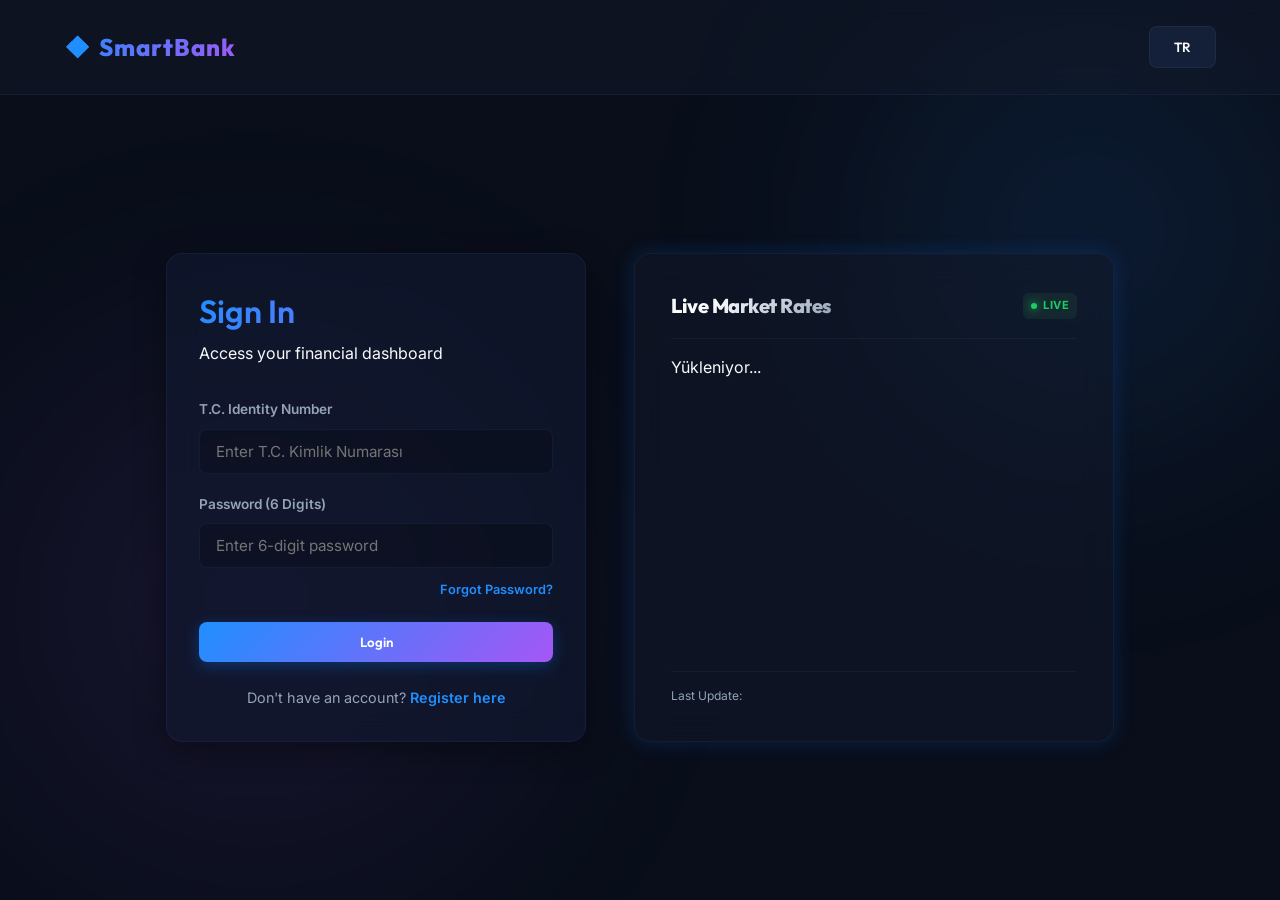
==== commit a190633f: "Deploy clean static site with cache busters to GitHub Pages" ====
--- a/index.html
+++ b/index.html
@@ -157,6 +157,6 @@
     </main>
 
     <!-- Core App JS -->
-    <script src="app.js"></script>
+    <script src="app.js?v=1.0.1"></script>
 </body>
 </html>
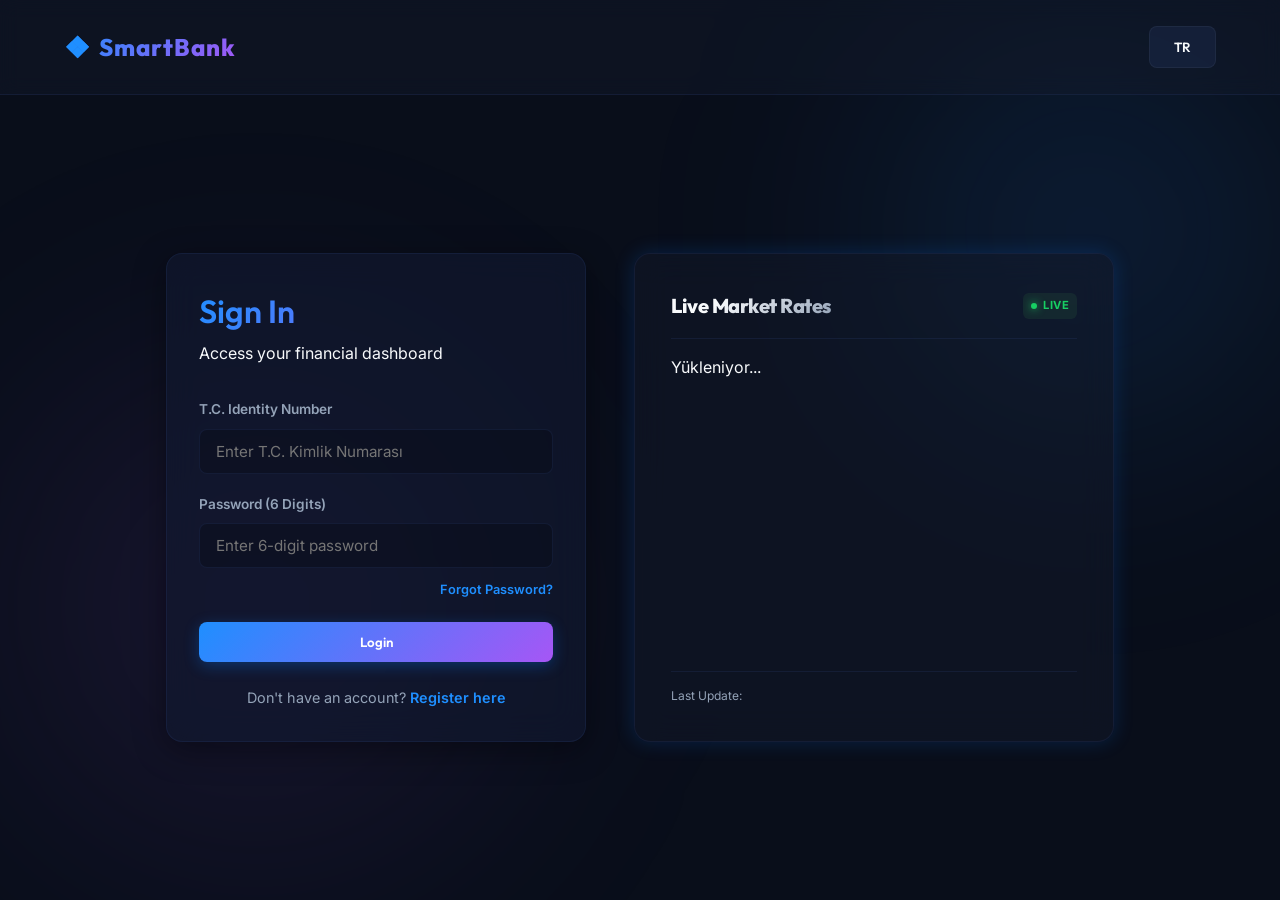
==== commit f8647d08: "Deploy SmartBank v1.1.0 static site" ====
--- a/index.html
+++ b/index.html
@@ -122,7 +122,14 @@
                     <form id="forgot-form" novalidate>
                         <div class="form-group">
                             <label id="lbl-email-forgot" for="forgot-tckn">T.C. Kimlik Numarası</label>
-                            <input type="text" id="forgot-tckn" class="form-control" required maxlength="11" pattern="\d*" placeholder="Enter registered T.C. Kimlik Numarası">
+                            <div style="display: flex; gap: 0.5rem;">
+                                <input type="text" id="forgot-tckn" class="form-control" required maxlength="11" pattern="\d*" placeholder="Enter registered T.C. Kimlik Numarası">
+                                <button type="button" id="btn-forgot-send" class="btn btn-secondary" style="white-space: nowrap;">Send Code</button>
+                            </div>
+                        </div>
+                        <div class="form-group">
+                            <label id="lbl-forgot-code" for="forgot-code">Verification Code</label>
+                            <input type="text" id="forgot-code" class="form-control" required maxlength="6" pattern="\d*" inputmode="numeric" autocomplete="one-time-code" placeholder="6-digit code sent to your e-mail">
                         </div>
                         <div class="form-group">
                             <label id="lbl-new-password" for="forgot-new-password">New Password</label>
@@ -157,6 +164,6 @@
     </main>
 
     <!-- Core App JS -->
-    <script src="app.js?v=1.0.1"></script>
+    <script src="app.js?v=1.1.0"></script>
 </body>
 </html>
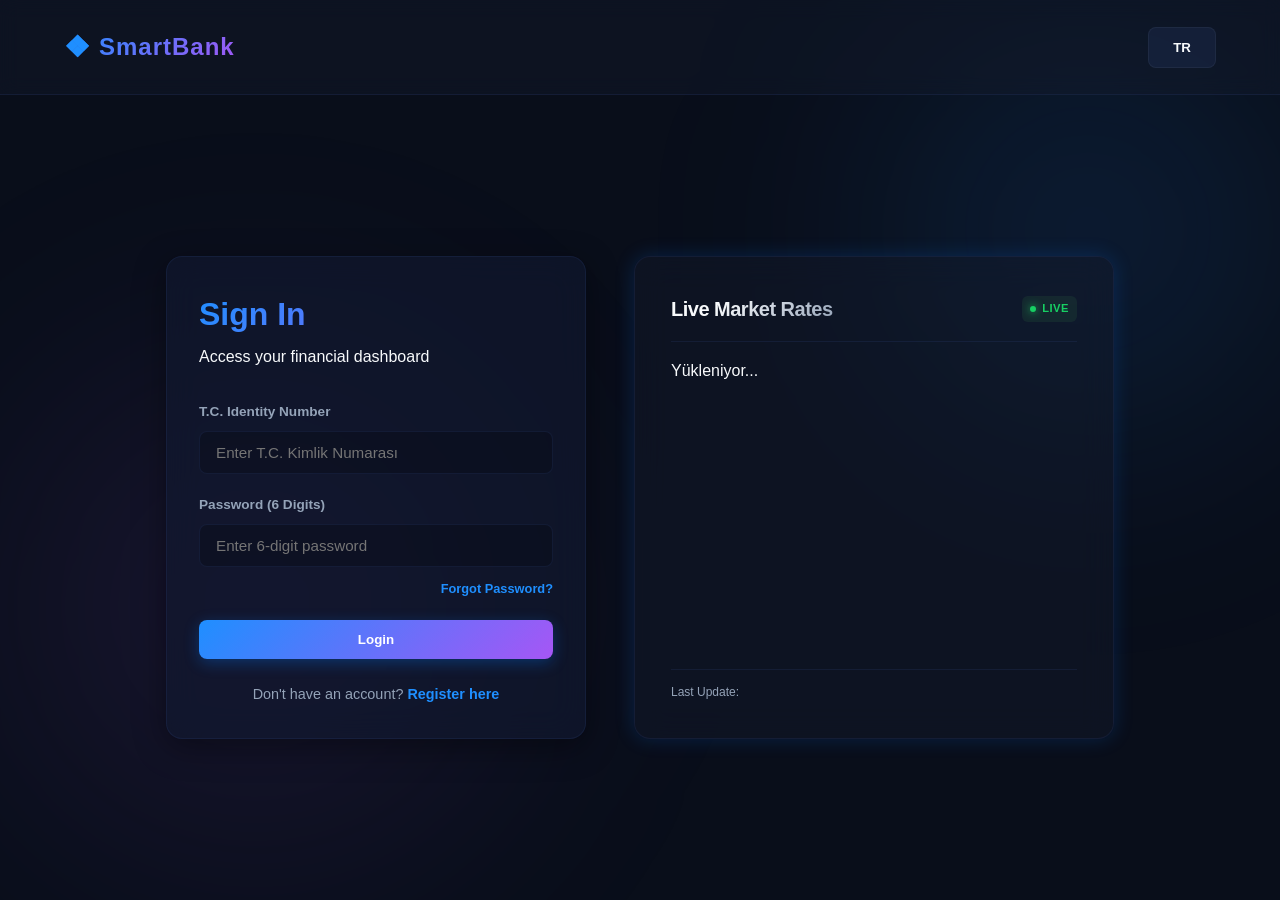
==== commit 85b8f7c0: "Deploy SmartBank v1.2.0 static site" ====
--- a/index.html
+++ b/index.html
@@ -3,6 +3,8 @@
 <head>
     <meta charset="UTF-8">
     <meta name="viewport" content="width=device-width, initial-scale=1.0">
+    <!-- Defense in depth against XSS: no inline scripts or event attributes are allowed; see docs/DEFENSE.md. -->
+    <meta http-equiv="Content-Security-Policy" content="default-src 'self'; script-src 'self' https://cdnjs.cloudflare.com https://cdn.jsdelivr.net; style-src 'self' 'unsafe-inline' https://fonts.googleapis.com; font-src https://fonts.gstatic.com; img-src 'self' data: https://api.qrserver.com; connect-src 'self' http://localhost:5038 ws://localhost:5038 https://smartbank-fintech-api.onrender.com wss://smartbank-fintech-api.onrender.com; object-src 'none'; base-uri 'self'; form-action 'self'">
     <title>SmartBank - Secure Banking Portal</title>
     <link rel="preconnect" href="https://fonts.googleapis.com">
     <link rel="preconnect" href="https://fonts.gstatic.com" crossorigin>
@@ -164,6 +166,6 @@
     </main>
 
     <!-- Core App JS -->
-    <script src="app.js?v=1.1.0"></script>
+    <script src="app.js?v=1.2.0"></script>
 </body>
 </html>
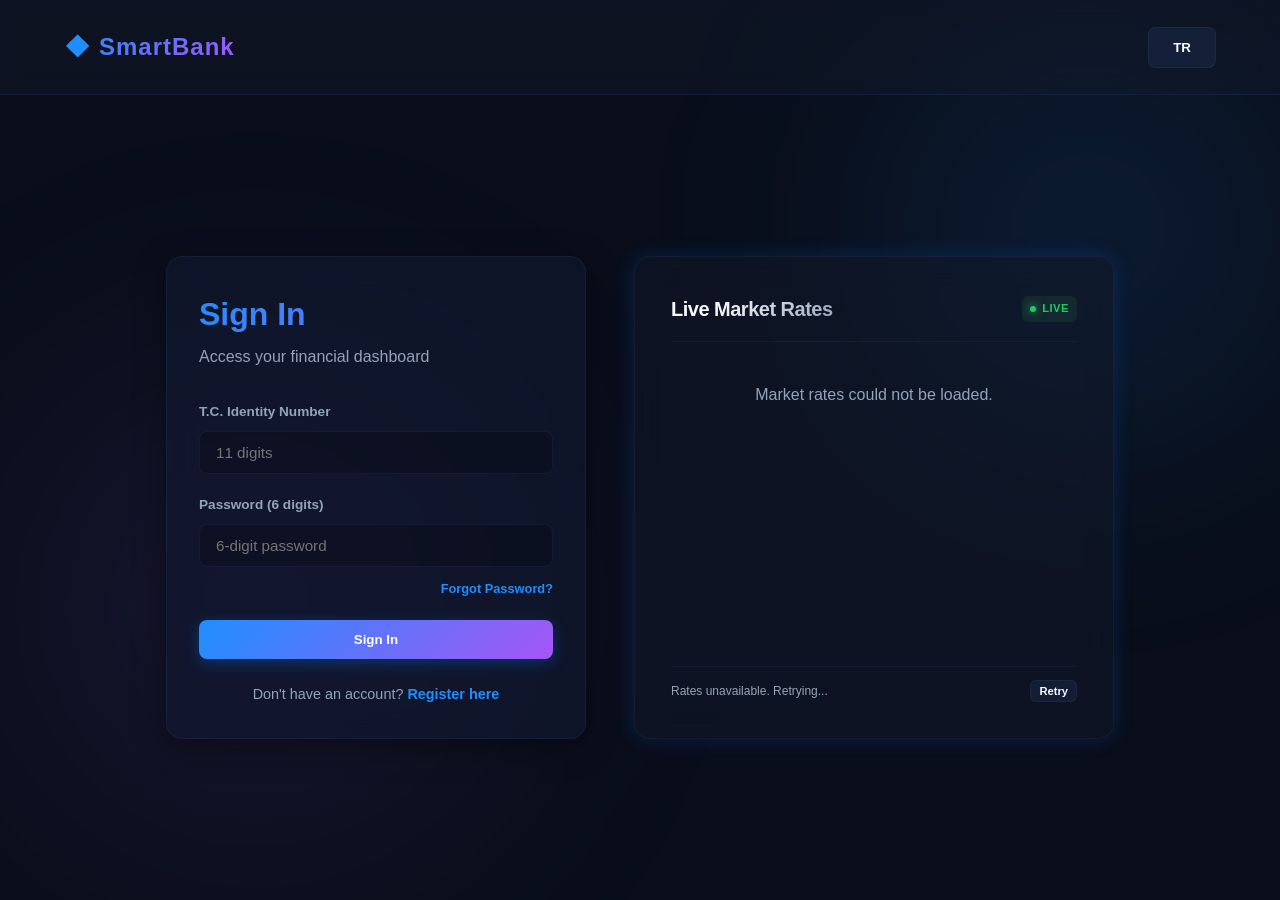
==== commit 93ba008b: "Deploy SmartBank v1.3.0 static site" ====
--- a/index.html
+++ b/index.html
@@ -3,169 +3,178 @@
 <head>
     <meta charset="UTF-8">
     <meta name="viewport" content="width=device-width, initial-scale=1.0">
-    <!-- Defense in depth against XSS: no inline scripts or event attributes are allowed; see docs/DEFENSE.md. -->
-    <meta http-equiv="Content-Security-Policy" content="default-src 'self'; script-src 'self' https://cdnjs.cloudflare.com https://cdn.jsdelivr.net; style-src 'self' 'unsafe-inline' https://fonts.googleapis.com; font-src https://fonts.gstatic.com; img-src 'self' data: https://api.qrserver.com; connect-src 'self' http://localhost:5038 ws://localhost:5038 https://smartbank-fintech-api.onrender.com wss://smartbank-fintech-api.onrender.com; object-src 'none'; base-uri 'self'; form-action 'self'">
+    <!-- Defense in depth against XSS: no inline scripts or event attributes are allowed and this page loads no third-party script at all; styles come from styles.css and Google Fonts only (no inline style attributes, so no 'unsafe-inline'); see docs/DEFENSE.md.
+         connect-src lists the production API and localhost:5038 (local development only; for a LAN test add that host here). -->
+    <meta http-equiv="Content-Security-Policy" content="default-src 'self'; script-src 'self'; style-src 'self' https://fonts.googleapis.com; font-src https://fonts.gstatic.com; img-src 'self' data:; connect-src 'self' http://localhost:5038 ws://localhost:5038 https://smartbank-fintech-api.onrender.com wss://smartbank-fintech-api.onrender.com; object-src 'none'; base-uri 'self'; form-action 'self'">
+    <meta name="referrer" content="no-referrer">
+    <meta name="description" content="SmartBank demo: a secure online banking portal with accounts, transfers, currency exchange, credit cards and live support.">
+    <meta name="theme-color" content="#0a0e1a">
+    <link rel="icon" href="data:image/svg+xml,%3Csvg xmlns='http://www.w3.org/2000/svg' viewBox='0 0 32 32'%3E%3Crect width='32' height='32' rx='7' fill='%230a0e1a'/%3E%3Ctext x='16' y='24' font-size='22' text-anchor='middle' fill='%2300a2ff'%3E%E2%9D%96%3C/text%3E%3C/svg%3E">
     <title>SmartBank - Secure Banking Portal</title>
     <link rel="preconnect" href="https://fonts.googleapis.com">
     <link rel="preconnect" href="https://fonts.gstatic.com" crossorigin>
     <link href="https://fonts.googleapis.com/css2?family=Outfit:wght@300;400;600;800&family=Inter:wght@300;400;600&display=swap" rel="stylesheet">
-    <link rel="stylesheet" href="styles.css">
+    <link rel="stylesheet" href="styles.css?v=1.3.0">
 </head>
-<body class="auth-page">
-    <div class="background-decor">
+<body class="auth-page" data-page="login" data-title-i18n="title.login">
+    <a class="skip-link" href="#main-content" data-i18n="a11y.skip">Skip to main content</a>
+
+    <div class="background-decor" aria-hidden="true">
         <div class="circle circle-1"></div>
         <div class="circle circle-2"></div>
     </div>
-    
-    <!-- Mock SMS Toast Notification -->
-    <div id="mock-sms-toast" class="mock-sms-toast hidden">
-        <div class="sms-icon">💬</div>
+
+    <!-- Demo notification toast (one-time codes). Announced to screen readers. -->
+    <div id="mock-sms-toast" class="mock-sms-toast hidden" role="status" aria-live="polite" aria-atomic="true">
+        <div class="sms-icon" aria-hidden="true">💬</div>
         <div class="sms-content">
             <div class="sms-header">
-                <span class="sms-app-name">SMARTBANK SMS</span>
-                <span class="sms-time" id="sms-time-label">just now</span>
+                <span class="sms-app-name" id="sms-app-name">SMARTBANK</span>
+                <span class="sms-time" id="sms-time-label" data-i18n="toast.now">just now</span>
             </div>
-            <p id="sms-text" class="sms-text">Verification code: 123456</p>
+            <p id="sms-text" class="sms-text"></p>
         </div>
     </div>
 
     <!-- Header & Language Toggle -->
     <header class="main-header">
         <div class="logo">
-            <span class="logo-icon">❖</span> SmartBank
+            <span class="logo-icon" aria-hidden="true">❖</span> SmartBank
         </div>
-        <button id="lang-toggle" class="btn btn-secondary">TR</button>
+        <button type="button" id="lang-toggle" class="btn btn-secondary" data-i18n-aria-label="a11y.langToggle" aria-label="Switch language">TR</button>
     </header>
 
-    <main class="auth-container">
+    <main class="auth-container" id="main-content" tabindex="-1">
         <div class="auth-wrapper-split">
             <div class="auth-forms-column">
                 <!-- Login Card -->
                 <div id="login-card" class="card glassmorphism auth-card">
-                    <h2 id="login-title">Sign In</h2>
-                    <p id="login-subtitle" class="text-muted">Access your financial dashboard</p>
+                    <h2 id="login-title" data-i18n="login.title">Sign In</h2>
+                    <p id="login-subtitle" class="text-muted" data-i18n="login.subtitle">Access your financial dashboard</p>
 
                     <form id="login-form" novalidate>
                         <div class="form-group">
-                            <label id="lbl-username-login" for="login-tckn">T.C. Kimlik Numarası</label>
-                            <input type="text" id="login-tckn" class="form-control" required maxlength="11" pattern="\d*" placeholder="Enter T.C. Kimlik Numarası">
+                            <label for="login-tckn" data-i18n="field.tckn">T.C. Identity Number</label>
+                            <input type="text" id="login-tckn" class="form-control" required maxlength="11" pattern="\d*" inputmode="numeric" autocomplete="username" data-i18n-placeholder="ph.tckn" placeholder="11 digits">
                         </div>
                         <div class="form-group">
-                            <label id="lbl-password-login" for="login-password">Password</label>
-                            <input type="password" id="login-password" class="form-control" required maxlength="6" pattern="\d*" placeholder="Enter 6-digit password">
-                            <div style="text-align: right; margin-top: 0.5rem;">
-                                <a href="#" id="link-to-forgot" class="link-highlight" style="font-size: 0.8rem;">Forgot Password?</a>
+                            <label for="login-password" data-i18n="field.password">Password (6 digits)</label>
+                            <input type="password" id="login-password" class="form-control" required maxlength="6" pattern="\d*" inputmode="numeric" autocomplete="current-password" data-i18n-placeholder="ph.password" placeholder="6-digit password">
+                            <div class="forgot-row">
+                                <a href="#" id="link-to-forgot" class="link-highlight small-link" role="button" data-i18n="login.forgot">Forgot Password?</a>
                             </div>
                         </div>
                         <div id="login-2fa-group" class="form-group hidden">
-                            <label id="lbl-2fa-login" for="login-2fa-code">2FA Doğrulama Kodu</label>
-                            <input type="text" id="login-2fa-code" class="form-control" maxlength="6" pattern="\d*" placeholder="6 haneli kodu girin">
-                            <p class="text-muted" style="font-size: 0.75rem; margin-top: 0.25rem;">E-posta adresinize gönderilen veya üstteki SMS bildirimindeki kodu girin.</p>
+                            <label for="login-2fa-code" data-i18n="field.twofaCode">Verification code</label>
+                            <input type="text" id="login-2fa-code" class="form-control" maxlength="6" pattern="\d*" inputmode="numeric" autocomplete="one-time-code" data-i18n-placeholder="ph.code" placeholder="6-digit code">
+                            <p id="login-2fa-hint" class="text-muted small-hint" data-i18n="login.twofaHint">Enter the code that was sent to your e-mail address.</p>
                         </div>
-                        <button type="submit" id="btn-login-submit" class="btn btn-primary btn-block">Login</button>
+                        <button type="submit" id="btn-login-submit" class="btn btn-primary btn-block" data-i18n="login.submit">Sign In</button>
+                        <button type="button" id="btn-login-back" class="btn btn-secondary btn-block hidden back-btn" data-i18n="login.back">Use a different account</button>
                     </form>
 
-                    <div id="login-error" class="alert alert-danger hidden"></div>
+                    <div id="login-error" class="alert alert-danger hidden" role="alert"></div>
 
                     <div class="card-footer">
-                        <span id="txt-no-account">Don't have an account?</span> 
-                        <a href="#" id="link-to-register" class="link-highlight">Register here</a>
+                        <span data-i18n="login.noAccount">Don't have an account?</span>
+                        <a href="#" id="link-to-register" class="link-highlight" role="button" data-i18n="login.register">Register here</a>
                     </div>
                 </div>
 
                 <!-- Register Card -->
                 <div id="register-card" class="card glassmorphism auth-card hidden">
-                    <h2 id="register-title">Create Account</h2>
-                    <p id="register-subtitle" class="text-muted">Start your smart banking journey today</p>
+                    <h2 id="register-title" data-i18n="register.title">Create Account</h2>
+                    <p id="register-subtitle" class="text-muted" data-i18n="register.subtitle">Start your smart banking journey today</p>
 
                     <form id="register-form" novalidate>
                         <div class="form-row-flex">
                             <div class="form-group flex-1">
-                                <label id="lbl-firstname" for="reg-firstname">First Name</label>
-                                <input type="text" id="reg-firstname" class="form-control" required pattern="[a-zA-ZçğışöüÇĞİŞÖÜ\s]*" placeholder="Enter first name">
+                                <label for="reg-firstname" data-i18n="field.firstName">First Name</label>
+                                <input type="text" id="reg-firstname" class="form-control" required maxlength="50" autocomplete="given-name" data-i18n-placeholder="ph.firstName" placeholder="First name">
                             </div>
                             <div class="form-group flex-1">
-                                <label id="lbl-lastname" for="reg-lastname">Last Name</label>
-                                <input type="text" id="reg-lastname" class="form-control" required pattern="[a-zA-ZçğışöüÇĞİŞÖÜ]*" placeholder="Enter last name">
+                                <label for="reg-lastname" data-i18n="field.lastName">Last Name</label>
+                                <input type="text" id="reg-lastname" class="form-control" required maxlength="50" autocomplete="family-name" data-i18n-placeholder="ph.lastName" placeholder="Last name">
                             </div>
                         </div>
                         <div class="form-group">
-                            <label id="lbl-username-reg" for="reg-username">Username</label>
-                            <input type="text" id="reg-username" class="form-control" required placeholder="Create username">
+                            <label for="reg-username" data-i18n="field.username">Username</label>
+                            <input type="text" id="reg-username" class="form-control" required maxlength="50" autocomplete="nickname" autocapitalize="none" spellcheck="false" data-i18n-placeholder="ph.username" placeholder="Create a username">
                         </div>
                         <div class="form-group">
-                            <label id="lbl-reg-email" for="reg-email">Email Address</label>
-                            <input type="email" id="reg-email" class="form-control" required placeholder="Enter your email address">
+                            <label for="reg-email" data-i18n="field.email">Email Address</label>
+                            <input type="email" id="reg-email" class="form-control" required maxlength="100" autocomplete="email" inputmode="email" data-i18n-placeholder="ph.email" placeholder="name@example.com">
                         </div>
                         <div class="form-group">
-                            <label id="lbl-reg-tckn" for="reg-tckn">T.C. Kimlik Numarası</label>
-                            <input type="text" id="reg-tckn" class="form-control" required maxlength="11" pattern="\d*" placeholder="Enter your T.C. Kimlik Numarası">
+                            <label for="reg-tckn" data-i18n="field.tckn">T.C. Identity Number</label>
+                            <input type="text" id="reg-tckn" class="form-control" required maxlength="11" pattern="\d*" inputmode="numeric" autocomplete="off" data-i18n-placeholder="ph.tckn" placeholder="11 digits">
                         </div>
                         <div class="form-group">
-                            <label id="lbl-password-reg" for="reg-password">Password</label>
-                            <input type="password" id="reg-password" class="form-control" required maxlength="6" pattern="\d*" placeholder="Create 6-digit password">
+                            <label for="reg-password" data-i18n="field.password">Password (6 digits)</label>
+                            <input type="password" id="reg-password" class="form-control" required maxlength="6" pattern="\d*" inputmode="numeric" autocomplete="new-password" data-i18n-placeholder="ph.newPassword" placeholder="Create a 6-digit password">
                         </div>
-                        <button type="submit" id="btn-register-submit" class="btn btn-primary btn-block">Register</button>
+                        <button type="submit" id="btn-register-submit" class="btn btn-primary btn-block" data-i18n="register.submit">Register</button>
                     </form>
 
-                    <div id="register-error" class="alert alert-danger hidden"></div>
+                    <div id="register-error" class="alert alert-danger hidden" role="alert"></div>
 
                     <div class="card-footer">
-                        <span id="txt-has-account">Already have an account?</span> 
-                        <a href="#" id="link-to-login" class="link-highlight">Sign In</a>
+                        <span data-i18n="register.hasAccount">Already have an account?</span>
+                        <a href="#" id="link-to-login" class="link-highlight" role="button" data-i18n="register.signIn">Sign In</a>
                     </div>
                 </div>
 
                 <!-- Forgot Password Card -->
                 <div id="forgot-card" class="card glassmorphism auth-card hidden">
-                    <h2 id="forgot-title">Reset Password</h2>
-                    <p id="forgot-subtitle" class="text-muted">Enter email to reset password</p>
+                    <h2 id="forgot-title" data-i18n="forgot.title">Reset Password</h2>
+                    <p id="forgot-subtitle" class="text-muted" data-i18n="forgot.subtitle">Reset your password using your T.C. Identity Number</p>
 
                     <form id="forgot-form" novalidate>
                         <div class="form-group">
-                            <label id="lbl-email-forgot" for="forgot-tckn">T.C. Kimlik Numarası</label>
-                            <div style="display: flex; gap: 0.5rem;">
-                                <input type="text" id="forgot-tckn" class="form-control" required maxlength="11" pattern="\d*" placeholder="Enter registered T.C. Kimlik Numarası">
-                                <button type="button" id="btn-forgot-send" class="btn btn-secondary" style="white-space: nowrap;">Send Code</button>
+                            <label for="forgot-tckn" data-i18n="field.tckn">T.C. Identity Number</label>
+                            <div class="input-with-button">
+                                <input type="text" id="forgot-tckn" class="form-control" required maxlength="11" pattern="\d*" inputmode="numeric" autocomplete="username" data-i18n-placeholder="ph.tckn" placeholder="11 digits">
+                                <button type="button" id="btn-forgot-send" class="btn btn-secondary nowrap" data-i18n="forgot.sendCode">Send Code</button>
                             </div>
                         </div>
                         <div class="form-group">
-                            <label id="lbl-forgot-code" for="forgot-code">Verification Code</label>
-                            <input type="text" id="forgot-code" class="form-control" required maxlength="6" pattern="\d*" inputmode="numeric" autocomplete="one-time-code" placeholder="6-digit code sent to your e-mail">
+                            <label for="forgot-code" data-i18n="field.verificationCode">Verification Code</label>
+                            <input type="text" id="forgot-code" class="form-control" required maxlength="6" pattern="\d*" inputmode="numeric" autocomplete="one-time-code" data-i18n-placeholder="ph.emailCode" placeholder="6-digit code sent to your e-mail">
                         </div>
                         <div class="form-group">
-                            <label id="lbl-new-password" for="forgot-new-password">New Password</label>
-                            <input type="password" id="forgot-new-password" class="form-control" required maxlength="6" pattern="\d*" placeholder="Enter new 6-digit password">
+                            <label for="forgot-new-password" data-i18n="field.newPassword">New Password (6 digits)</label>
+                            <input type="password" id="forgot-new-password" class="form-control" required maxlength="6" pattern="\d*" inputmode="numeric" autocomplete="new-password" data-i18n-placeholder="ph.newPassword" placeholder="Create a 6-digit password">
                         </div>
-                        <button type="submit" id="btn-forgot-submit" class="btn btn-primary btn-block">Reset Password</button>
+                        <button type="submit" id="btn-forgot-submit" class="btn btn-primary btn-block" data-i18n="forgot.submit">Reset Password</button>
                     </form>
 
-                    <div id="forgot-error" class="alert alert-danger hidden"></div>
-                    <div id="forgot-success" class="alert alert-success hidden"></div>
+                    <div id="forgot-error" class="alert alert-danger hidden" role="alert"></div>
+                    <div id="forgot-success" class="alert alert-success hidden" role="status"></div>
 
                     <div class="card-footer">
-                        <a href="#" id="link-forgot-to-login" class="link-highlight">Back to Sign In</a>
+                        <a href="#" id="link-forgot-to-login" class="link-highlight" role="button" data-i18n="forgot.back">Back to Sign In</a>
                     </div>
                 </div>
             </div>
 
             <!-- Market Rates Column -->
-            <div class="market-rates-column card glassmorphism">
+            <section class="market-rates-column card glassmorphism" aria-labelledby="title-market-rates">
                 <div class="market-header">
-                    <h3 id="title-market-rates">Canlı Piyasalar</h3>
-                    <span class="live-indicator"><span class="live-dot animate-pulse-slow"></span>LIVE</span>
+                    <h3 id="title-market-rates" data-i18n="market.title">Live Market Rates</h3>
+                    <span class="live-indicator"><span class="live-dot animate-pulse-slow" aria-hidden="true"></span><span data-i18n="market.live">LIVE</span></span>
                 </div>
-                <div id="market-rates-list" class="market-rates-list">
-                    <div class="loading-spinner">Yükleniyor...</div>
+                <div id="market-rates-list" class="market-rates-list" aria-live="off">
+                    <div class="loading-spinner" data-i18n="common.loading">Loading...</div>
                 </div>
                 <div class="market-footer">
-                    <span id="txt-rates-updated">Son Güncelleme: --:--:--</span>
+                    <span id="txt-rates-updated" role="status">--:--:--</span>
+                    <button type="button" id="btn-market-retry" class="btn btn-secondary btn-xs hidden" data-i18n="common.retry">Retry</button>
                 </div>
-            </div>
+            </section>
         </div>
     </main>
 
     <!-- Core App JS -->
-    <script src="app.js?v=1.2.0"></script>
+    <script src="app.js?v=1.3.0"></script>
 </body>
 </html>
--- a/styles.css
+++ b/styles.css
@@ -138,6 +138,8 @@
     padding: 0.2rem 0.5rem;
     background: var(--gradient-primary);
     color: white;
+    /* .logo paints its text with a transparent fill (gradient text) and children inherit it: without this the label was invisible. */
+    -webkit-text-fill-color: white;
     border-radius: 4px;
     font-weight: 600;
     margin-left: 0.5rem;
@@ -249,7 +251,7 @@
 }
 
 .form-control:focus {
-    outline: none;
+    outline: 2px solid transparent;
     border-color: var(--accent-blue);
     box-shadow: 0 0 0 3px rgba(0, 122, 255, 0.15);
     background-color: rgba(0, 0, 0, 0.3);
@@ -554,39 +556,6 @@
     align-items: center;
 }
 
-.chat-header-title {
-    display: flex;
-    align-items: center;
-    gap: 0.5rem;
-    font-weight: 600;
-    font-family: 'Outfit', sans-serif;
-}
-
-.status-indicator {
-    width: 8px;
-    height: 8px;
-    border-radius: 50%;
-}
-
-.status-indicator.online {
-    background-color: var(--accent-green);
-    box-shadow: 0 0 8px var(--accent-green);
-}
-
-.chat-close-btn {
-    background: none;
-    border: none;
-    color: var(--text-muted);
-    font-size: 1.5rem;
-    cursor: pointer;
-    line-height: 1;
-    transition: var(--transition-fast);
-}
-
-.chat-close-btn:hover {
-    color: var(--text-main);
-}
-
 /* Chat Messages */
 .chat-messages {
     flex: 1;
@@ -674,7 +643,7 @@
 }
 
 .chat-input-area input:focus {
-    outline: none;
+    outline: 2px solid transparent;
     border-color: var(--accent-blue);
 }
 
@@ -815,7 +784,7 @@
 }
 
 .agent-chat-input-area input:focus {
-    outline: none;
+    outline: 2px solid transparent;
     border-color: var(--accent-blue);
 }
 
@@ -983,58 +952,8 @@
 }
 
 /* ==========================================================================
-   Phase 2 Premium Visual Enhancements (Charts, 3D Customizer, typing indicator)
+   Phase 2 Premium Visual Enhancements (3D Customizer, typing indicator)
    ========================================================================== */
-
-/* Analytics Grid Layout */
-.analytics-grid {
-    display: grid;
-    grid-template-columns: 1.8fr 1.2fr;
-    gap: 2rem;
-    margin-bottom: 2.5rem;
-}
-
-@media (max-width: 1024px) {
-    .analytics-grid {
-        grid-template-columns: 1fr;
-    }
-}
-
-.analytics-item {
-    display: flex;
-    flex-direction: column;
-}
-
-.charts-container {
-    display: flex;
-    gap: 1.5rem;
-    flex-wrap: wrap;
-    align-items: center;
-    justify-content: space-around;
-    width: 100%;
-    margin-top: 0.5rem;
-}
-
-.chart-wrapper {
-    flex: 1;
-    min-width: 240px;
-    display: flex;
-    flex-direction: column;
-    align-items: center;
-}
-
-.chart-wrapper h4 {
-    font-size: 0.9rem;
-    color: var(--text-muted);
-    margin-bottom: 0.75rem;
-    font-weight: 600;
-}
-
-.chart-canvas-holder {
-    width: 100%;
-    position: relative;
-    height: 220px;
-}
 
 /* 3D Debit Card Customizer styles */
 .customizer-workspace {
@@ -1132,18 +1051,6 @@
     z-index: 3;
 }
 
-.card-type {
-    position: absolute;
-    bottom: 1.05rem;
-    right: 1.25rem;
-    font-family: 'Outfit', sans-serif;
-    font-size: 1.2rem;
-    font-weight: 800;
-    font-style: italic;
-    color: rgba(255, 255, 255, 0.9);
-    z-index: 3;
-}
-
 .card-glow {
     position: absolute;
     top: 0;
@@ -1221,7 +1128,6 @@
     border-bottom-left-radius: 2px;
     align-self: flex-start;
     animation: fadeIn 0.3s ease-out;
-    margin-bottom: 0.5rem;
 }
 
 .typing-indicator .dot {
@@ -1655,7 +1561,7 @@
     font-weight: 600;
     width: 100%;
     cursor: pointer;
-    outline: none;
+    outline: 2px solid transparent;
     transition: var(--transition-fast);
 }
 
@@ -1727,7 +1633,7 @@
     color: var(--text-main);
     font-size: 0.75rem;
     font-weight: 600;
-    outline: none;
+    outline: 2px solid transparent;
     cursor: pointer;
     max-width: 140px;
 }
@@ -1860,8 +1766,6 @@
 
 .rate-symbol-badge.usd { color: #f5af19; background: rgba(245, 175, 25, 0.1); border-color: rgba(245, 175, 25, 0.2); }
 .rate-symbol-badge.eur { color: #0575e6; background: rgba(5, 117, 230, 0.1); border-color: rgba(5, 117, 230, 0.2); }
-.rate-symbol-badge.altin { color: #e5c158; background: rgba(229, 193, 88, 0.1); border-color: rgba(229, 193, 88, 0.2); }
-.rate-symbol-badge.gumus { color: #cfd9df; background: rgba(207, 217, 223, 0.1); border-color: rgba(207, 217, 223, 0.2); }
 
 .rate-name-wrapper {
     display: flex;
@@ -2019,47 +1923,8 @@
 }
 
 /* ==========================================================================
-   Credit Card Statement (Ekstre) Modal Styles
+   Credit card statement status banner and form rows
    ========================================================================== */
-.statement-modal-content {
-    max-width: 650px;
-    width: 90%;
-}
-
-.statement-summary-grid {
-    display: grid;
-    grid-template-columns: repeat(4, 1fr);
-    gap: 1rem;
-    margin-bottom: 1.25rem;
-}
-
-.summary-box {
-    background: rgba(255, 255, 255, 0.02);
-    border: 1px solid rgba(255, 255, 255, 0.05);
-    border-radius: 10px;
-    padding: 0.75rem;
-    text-align: center;
-    display: flex;
-    flex-direction: column;
-    gap: 0.25rem;
-}
-
-.summary-label {
-    font-size: 0.7rem;
-    color: var(--text-muted);
-    text-transform: uppercase;
-}
-
-.summary-value {
-    font-size: 1.05rem;
-    font-weight: 800;
-    color: var(--text-main);
-}
-
-#val-stmt-debt {
-    color: var(--accent-red);
-}
-
 .statement-payment-status {
     text-align: center;
     padding: 0.5rem;
@@ -2082,45 +1947,6 @@
     border: 1px solid rgba(76, 175, 80, 0.3);
 }
 
-/* Simulation Area styling */
-.simulation-zone {
-    background: rgba(245, 175, 25, 0.04);
-    border: 1px solid rgba(245, 175, 25, 0.2);
-    border-radius: 12px;
-    padding: 1.25rem;
-    margin-bottom: 1.5rem;
-}
-
-.simulation-zone h4 {
-    margin: 0 0 0.5rem;
-    color: #f5af19;
-    font-size: 0.95rem;
-    font-weight: 700;
-    display: flex;
-    align-items: center;
-    gap: 0.5rem;
-}
-
-.simulation-zone p {
-    font-size: 0.75rem;
-    color: var(--text-muted);
-    line-height: 1.4;
-    margin: 0 0 1rem;
-}
-
-.statement-section-title {
-    border-left: 3px solid var(--accent-blue);
-    padding-left: 0.5rem;
-    margin: 1.5rem 0 0.75rem;
-}
-
-.statement-section-title h4 {
-    margin: 0;
-    font-size: 0.95rem;
-    font-weight: 700;
-    color: var(--text-main);
-}
-
 .form-row-flex {
     display: flex;
     gap: 1rem;
@@ -2130,29 +1956,7 @@
     flex: 1;
 }
 
-.pay-preset-buttons {
-    display: flex;
-    gap: 0.5rem;
-    margin-top: 0.5rem;
-}
-
-.pay-preset-buttons button {
-    flex: 1;
-    background: rgba(255, 255, 255, 0.05);
-    color: var(--text-muted);
-    border: 1px solid rgba(255, 255, 255, 0.08);
-}
-
-.pay-preset-buttons button:hover {
-    background: rgba(255, 255, 255, 0.1);
-    color: var(--text-main);
-    border-color: rgba(255, 255, 255, 0.15);
-}
-
 @media (max-width: 580px) {
-    .statement-summary-grid {
-        grid-template-columns: repeat(2, 1fr);
-    }
     .form-row-flex {
         flex-direction: column;
         gap: 0;
@@ -2177,21 +1981,6 @@
     z-index: 3;
 }
 
-.card-cvv {
-    position: absolute;
-    bottom: 1.25rem;
-    right: 4.25rem;
-    font-family: 'Outfit', monospace;
-    font-size: 0.75rem;
-    letter-spacing: 0.5px;
-    color: rgba(255, 255, 255, 0.85);
-    background: rgba(0, 0, 0, 0.2);
-    padding: 0.05rem 0.3rem;
-    border-radius: 4px;
-    border: 1px solid rgba(255, 255, 255, 0.1);
-    z-index: 3;
-}
-
 /* Account type selector cards inside modal */
 .account-type-options {
     display: grid;
@@ -2261,7 +2050,7 @@
     box-shadow: 0 0 8px rgba(138, 43, 226, 0.4) !important;
 }
 
-/* Tabs & QR Simulators */
+/* Tabs */
 .tab-btn {
     background: none;
     border: none;
@@ -2286,12 +2075,6 @@
 .tab-content.hidden {
     display: none !important;
 }
-@keyframes qrScan {
-    0% { top: 15%; }
-    50% { top: 80%; }
-    100% { top: 15%; }
-}
-
 /* 3D Double Sided Flip Card Mockup */
 .debit-card-wrapper {
     perspective: 1000px;
@@ -2452,31 +2235,13 @@
     margin: 0 0 0.5rem 0;
 }
 
-/* Custom Operations Tabs & Modal Animations */
-.operations-tabs button {
-    border: none !important;
-    outline: none !important;
-}
-
-.operations-tabs button.active {
-    background: rgba(255, 255, 255, 0.08) !important;
-    color: #fff !important;
-    box-shadow: 0 4px 12px rgba(0,0,0,0.15) !important;
-}
-
+/* Operations tabs */
 .op-tab-content {
     animation: fadeIn 0.4s ease;
 }
 
 .op-tab-content.hidden {
     display: none !important;
-}
-
-.op-tab-btn {
-    border: none !important;
-    outline: none !important;
-    font-family: 'Outfit', sans-serif;
-    transition: all 0.3s ease;
 }
 
 @keyframes fadeIn {
@@ -2484,7 +2249,1322 @@
     to { opacity: 1; transform: translateY(0); }
 }
 
-@keyframes modalFadeIn {
-    from { opacity: 0; transform: scale(0.95); }
-    to { opacity: 1; transform: scale(1); }
-}
+/* ==========================================================================
+   MOBILE RESPONSIVE — Kapsamlı Mobil Uyumluluk
+   ========================================================================== */
+
+/* --- Tablet (max 768px) --- */
+@media (max-width: 768px) {
+
+    /* Header */
+    .main-header {
+        padding: 0.9rem 4%;
+        flex-wrap: nowrap;
+        gap: 0.5rem;
+    }
+
+    .logo {
+        font-size: 1.15rem;
+    }
+
+    .logo-icon {
+        font-size: 1.4rem;
+    }
+
+    .header-actions {
+        gap: 0.4rem;
+    }
+
+    .user-badge {
+        display: none; /* Mobilde kullanıcı adını gizle, boşluk kazan */
+    }
+
+    .btn {
+        padding: 0.5rem 0.85rem;
+        font-size: 0.8rem;
+    }
+
+    /* Dashboard ana container */
+    .dashboard-container {
+        padding: 1rem 4%;
+    }
+
+    /* Tab Navigasyon Barı */
+    .tabs-nav-bar {
+        gap: 0.3rem !important;
+        padding-bottom: 0.5rem !important;
+    }
+
+    .tab-btn {
+        padding: 0.5rem 0.7rem !important;
+        font-size: 0.72rem !important;
+        border-radius: 6px;
+        white-space: nowrap;
+    }
+
+    /* Hesap Kartları Grid */
+    .accounts-grid {
+        grid-template-columns: 1fr;
+        gap: 1rem;
+    }
+
+    .account-balance {
+        font-size: 1.6rem;
+    }
+
+    /* Workspace Grid (Transfer + Form yan yana) */
+    .workspace-grid {
+        grid-template-columns: 1fr;
+        gap: 1rem;
+    }
+
+    /* Dashboard Section başlıkları */
+    .dashboard-section h3 {
+        font-size: 1.15rem;
+    }
+
+    .section-header-flex {
+        flex-direction: column;
+        align-items: flex-start;
+        gap: 0.75rem;
+    }
+
+    /* Modal */
+    .modal-content {
+        width: 95% !important;
+        max-width: 95% !important;
+        padding: 1.5rem 1.25rem !important;
+        border-radius: 12px;
+        margin: 0 auto;
+    }
+
+    /* Kredi Kartı Önizleme - taşmaması için ölçekle */
+    .debit-card-wrapper {
+        width: 100%;
+        max-width: 300px;
+        height: 175px;
+    }
+
+    /* Auth Sayfası */
+    .auth-card h2 {
+        font-size: 1.6rem;
+    }
+
+    /* Chat widget */
+    .chat-widget {
+        bottom: 1rem;
+        right: 1rem;
+    }
+
+    .chat-toggle {
+        padding: 0.6rem 1rem;
+        font-size: 0.85rem;
+    }
+
+    .chat-box {
+        position: fixed;
+        bottom: 0;
+        right: 0;
+        width: 100%;
+        height: 92dvh;
+        border-radius: 16px 16px 0 0;
+    }
+
+    /* Tablo: yatay kaydırma */
+    .table-scroll {
+        overflow-x: auto;
+        -webkit-overflow-scrolling: touch;
+    }
+
+    .table {
+        font-size: 0.8rem;
+        min-width: 480px;
+    }
+
+    .table th, .table td {
+        padding: 0.5rem 0.6rem;
+    }
+
+    /* Form row yan yana → alt alta */
+    .form-row-flex {
+        flex-direction: column;
+        gap: 0;
+    }
+
+    /* Agent Container */
+    .agent-container {
+        grid-template-columns: 1fr;
+    }
+
+    .agent-sidebar {
+        height: auto;
+        max-height: 35vh;
+    }
+
+    .agent-chat-area {
+        height: calc(100vh - 300px);
+    }
+
+    /* Genel card padding küçült */
+    .card {
+        padding: 1.25rem;
+    }
+
+    /* Mock SMS Toast */
+    .mock-sms-toast {
+        left: 1rem;
+        right: 1rem;
+        top: 1rem;
+        max-width: calc(100% - 2rem);
+    }
+}
+
+/* --- Küçük Telefon (max 480px) --- */
+@media (max-width: 480px) {
+
+    body {
+        font-size: 0.9rem;
+    }
+
+    .main-header {
+        padding: 0.75rem 3.5%;
+    }
+
+    .logo {
+        font-size: 1rem;
+    }
+
+    .btn {
+        padding: 0.45rem 0.7rem;
+        font-size: 0.75rem;
+    }
+
+    /* Tab butonlarını daha da küçült */
+    .tab-btn {
+        padding: 0.4rem 0.5rem !important;
+        font-size: 0.65rem !important;
+    }
+
+    .dashboard-container {
+        padding: 0.75rem 3.5%;
+    }
+
+    .account-balance {
+        font-size: 1.35rem;
+    }
+
+    .account-card {
+        padding: 1.1rem;
+    }
+
+    .dashboard-section h3 {
+        font-size: 1rem;
+    }
+
+    /* Auth card */
+    .auth-card {
+        padding: 1.5rem 1rem;
+    }
+
+    .auth-card h2 {
+        font-size: 1.4rem;
+    }
+
+    /* Kredi kartı önizleme: küçük telefonda tam genişlik */
+    .debit-card-wrapper {
+        width: 100%;
+        max-width: 270px;
+        height: 160px;
+    }
+
+    .card-number {
+        font-size: 0.95rem;
+        letter-spacing: 1.5px;
+    }
+
+    /* Tablo daha kompakt */
+    .table {
+        font-size: 0.72rem;
+        min-width: 400px;
+    }
+
+    /* Modal daha kompakt */
+    .modal-content {
+        padding: 1.1rem 1rem !important;
+    }
+
+    /* Workspace bölümü margin'lerini küçült */
+    .workspace-item p {
+        margin-bottom: 1rem;
+    }
+}
+
+/* ==========================================================================
+   v1.3 - accessibility, dialogs, toasts, components that used to be inline styles, responsive grids
+   ========================================================================== */
+
+:root {
+    --accent-color: hsl(270, 89%, 65%);
+}
+
+/* Utilities */
+.visually-hidden {
+    position: absolute !important;
+    width: 1px;
+    height: 1px;
+    margin: -1px;
+    padding: 0;
+    overflow: hidden;
+    clip: rect(0 0 0 0);
+    clip-path: inset(50%);
+    white-space: nowrap;
+    border: 0;
+}
+
+.text-muted { color: var(--text-muted); }
+.text-danger { color: hsl(355, 100%, 80%); }
+.value-positive { color: #00f260; }
+.value-negative { color: #ff4b5c; }
+.value-accent { color: var(--accent-color); font-weight: 700; }
+.nowrap { white-space: nowrap; }
+.py-2 { padding-top: 0.75rem; padding-bottom: 0.75rem; }
+
+.badge {
+    display: inline-block;
+    padding: 0.2rem 0.6rem;
+    border-radius: 6px;
+    background: rgba(255, 255, 255, 0.06);
+    border: 1px solid rgba(255, 255, 255, 0.1);
+    font-family: monospace;
+    font-size: 0.9rem;
+}
+
+.loading-spinner {
+    color: var(--text-muted);
+    text-align: center;
+    padding: 1rem;
+}
+
+.loading-spinner::before {
+    content: "";
+    display: inline-block;
+    width: 0.9rem;
+    height: 0.9rem;
+    margin-right: 0.5rem;
+    border: 2px solid rgba(255, 255, 255, 0.2);
+    border-top-color: var(--accent-blue);
+    border-radius: 50%;
+    animation: spin 0.8s linear infinite;
+    vertical-align: -2px;
+}
+
+@keyframes spin {
+    to { transform: rotate(360deg); }
+}
+
+body.modal-open {
+    overflow: hidden;
+}
+
+/* Keyboard focus: always visible (the field styles above only change a border colour) */
+*:focus-visible {
+    outline: 2px solid var(--accent-blue) !important;
+    outline-offset: 2px;
+}
+
+main[tabindex="-1"]:focus {
+    outline: none !important;
+}
+
+.skip-link {
+    position: absolute;
+    left: 1rem;
+    top: -4rem;
+    z-index: 2000;
+    background: var(--bg-primary);
+    color: var(--text-main);
+    padding: 0.6rem 1rem;
+    border-radius: 8px;
+    border: 2px solid var(--accent-blue);
+    text-decoration: none;
+    font-weight: 600;
+    transition: top 0.2s;
+}
+
+.skip-link:focus {
+    top: 1rem;
+}
+
+.switch-container input:focus-visible + .slider-round {
+    outline: 2px solid var(--accent-blue);
+    outline-offset: 2px;
+}
+
+/* Buttons: a disabled or busy button must look like one */
+.btn:disabled,
+.btn[disabled] {
+    opacity: 0.55;
+    cursor: not-allowed;
+}
+
+.btn:disabled:hover,
+.btn[disabled]:hover {
+    transform: none;
+    box-shadow: none;
+}
+
+.btn[aria-busy="true"] {
+    cursor: progress;
+}
+
+.btn-warning {
+    background: rgba(255, 75, 92, 0.1);
+    border: 1px solid rgba(255, 75, 92, 0.3);
+    color: #ff4b5c;
+    font-weight: 600;
+}
+
+.btn-warning:hover {
+    background: rgba(255, 75, 92, 0.25);
+}
+
+.btn-charge {
+    background: #ff4b5c;
+    border-color: #ff4b5c;
+}
+
+/* Header and auth page bits */
+.sidebar-toggle-btn {
+    margin-right: 0.5rem;
+    padding: 0.4rem 0.6rem;
+    -webkit-text-fill-color: var(--text-main);
+}
+
+.forgot-row {
+    text-align: right;
+    margin-top: 0.5rem;
+}
+
+.small-link { font-size: 0.8rem; }
+
+.auth-card p.small-hint {
+    font-size: 0.75rem;
+    margin: 0.25rem 0 0;
+}
+
+.input-with-button {
+    display: flex;
+    gap: 0.5rem;
+}
+
+.back-btn {
+    margin-top: 0.75rem;
+}
+
+.metric-label {
+    display: block;
+    font-family: 'Outfit', sans-serif;
+    font-size: 0.8rem;
+    color: var(--text-muted);
+    font-weight: 600;
+    margin-bottom: 0.2rem;
+    text-transform: uppercase;
+    letter-spacing: 0.5px;
+}
+
+/* Dashboard layout (formerly inline styles) */
+.section-actions {
+    display: flex;
+    gap: 0.5rem;
+}
+
+.tabs-nav-bar {
+    display: flex;
+    gap: 0.5rem;
+    margin-bottom: 1.5rem;
+    border-bottom: 1px solid rgba(255, 255, 255, 0.08);
+    padding-bottom: 0.5rem;
+    overflow-x: auto;
+    width: 100%;
+}
+
+.workspace-start { align-items: start; }
+
+.workspace-col {
+    display: flex;
+    flex-direction: column;
+    gap: 1.5rem;
+}
+
+.operations-card {
+    width: 100%;
+    padding: 1.5rem;
+}
+
+.operations-tabs {
+    display: flex;
+    background: rgba(255, 255, 255, 0.02);
+    border: 1px solid rgba(255, 255, 255, 0.05);
+    padding: 0.35rem;
+    border-radius: 12px;
+    margin-bottom: 1.5rem;
+}
+
+.op-tab-btn {
+    flex: 1;
+    padding: 0.6rem;
+    border: none;
+    background: transparent;
+    color: var(--text-muted);
+    font-size: 0.85rem;
+    font-weight: 600;
+    border-radius: 8px;
+    cursor: pointer;
+}
+
+.op-tab-btn.active {
+    background: rgba(255, 255, 255, 0.08);
+    color: #fff;
+    box-shadow: 0 4px 12px rgba(0, 0, 0, 0.15);
+}
+
+.ops-title { margin-bottom: 0.25rem; }
+.ops-desc { margin-bottom: 1.5rem; }
+.label-sm { font-size: 0.75rem; color: var(--text-muted); }
+
+.saved-contacts-row {
+    display: flex;
+    flex-direction: column;
+    gap: 0.35rem;
+}
+
+.btn-manage {
+    align-self: flex-start;
+    padding: 0.2rem 0.6rem;
+    font-size: 0.7rem;
+    border-radius: 6px;
+    background: rgba(255, 255, 255, 0.04);
+    border: 1px solid rgba(255, 255, 255, 0.08);
+    color: var(--text-muted);
+}
+
+.save-contact-box {
+    display: flex;
+    gap: 0.5rem;
+    align-items: center;
+    background: rgba(255, 255, 255, 0.02);
+    padding: 0.5rem;
+    border-radius: 8px;
+    border: 1px solid rgba(255, 255, 255, 0.05);
+    margin-bottom: 1rem;
+}
+
+.save-contact-box input[type="checkbox"] {
+    cursor: pointer;
+    width: 1.1rem;
+    height: 1.1rem;
+}
+
+.save-contact-fields {
+    display: flex;
+    flex-direction: column;
+    flex: 1;
+}
+
+.form-group .save-contact-label {
+    font-size: 0.75rem;
+    font-weight: 600;
+    cursor: pointer;
+    margin: 0;
+}
+
+.save-contact-alias {
+    margin-top: 0.25rem;
+    font-size: 0.75rem;
+    padding: 0.25rem 0.5rem;
+    height: auto;
+}
+
+.exchange-summary {
+    background: rgba(255, 255, 255, 0.03);
+    padding: 0.75rem;
+    border-radius: 8px;
+    border: 1px solid rgba(255, 255, 255, 0.05);
+}
+
+.exchange-line {
+    display: flex;
+    justify-content: space-between;
+    font-size: 0.85rem;
+}
+
+.exchange-line + .exchange-line { margin-top: 0.25rem; }
+#btn-exchange-submit { margin-top: 1rem; }
+
+.history-card { align-self: start; }
+.history-scroll { max-height: 530px; }
+.tx-load-more { text-align: center; margin-top: 1rem; }
+.tx-icon { margin-right: 0.5rem; font-size: 1.1rem; }
+.clickable-row { cursor: pointer; }
+.customizer-row { margin-bottom: 2.5rem; }
+
+/* Account and credit cards: the whole card is one real button (.card-hit); the delete button sits above it */
+.account-card > .card-hit {
+    position: absolute;
+    top: 0;
+    left: 0;
+    width: 100%;
+    height: 100%;
+    z-index: 2;
+    background: transparent;
+    border: 0;
+    border-radius: inherit;
+    cursor: pointer;
+}
+
+.account-card > .card-hit:focus-visible {
+    outline-offset: -4px;
+}
+
+.account-card > .account-actions {
+    z-index: 3;
+}
+
+.account-actions {
+    display: flex;
+    gap: 0.5rem;
+    margin-top: 0.75rem;
+    border-top: 1px solid rgba(255, 255, 255, 0.06);
+    padding-top: 0.5rem;
+}
+
+.account-delete {
+    margin-left: auto;
+    background: rgba(255, 75, 92, 0.1);
+    border-color: rgba(255, 75, 92, 0.2);
+    font-weight: 600;
+}
+
+.account-meta {
+    font-size: 0.7rem;
+    color: var(--text-muted);
+    margin-top: 0.25rem;
+}
+
+.account-meta-value {
+    font-weight: 600;
+    color: var(--text-main);
+}
+
+.account-extra {
+    font-size: 0.7rem;
+    color: #00f260;
+    margin-top: 0.35rem;
+    font-weight: 600;
+}
+
+.accounts-grid.single-col {
+    grid-template-columns: 1fr;
+    gap: 1rem;
+}
+
+.account-card .btn-stmt-view {
+    width: 100%;
+    pointer-events: none;
+}
+
+.rate-symbol-badge.xau { color: #e5c158; background: rgba(229, 193, 88, 0.1); border-color: rgba(229, 193, 88, 0.2); }
+.rate-symbol-badge.xag { color: #cfd9df; background: rgba(207, 217, 223, 0.1); border-color: rgba(207, 217, 223, 0.2); }
+
+/* Credit card panel */
+.cc-layout {
+    display: grid;
+    grid-template-columns: 1fr 1.3fr;
+    gap: 1.5rem;
+    align-items: start;
+}
+
+.cc-panel {
+    padding: 1.5rem;
+    display: flex;
+    flex-direction: column;
+    gap: 1rem;
+}
+
+.cc-panel-placeholder { padding: 4rem 0; }
+
+.cc-empty { padding: 2rem 1rem; }
+.cc-empty-icon { font-size: 3rem; display: block; margin-bottom: 1rem; }
+.cc-empty h4 { margin: 0 0 0.5rem; color: var(--accent-color); font-weight: 700; }
+.cc-empty p { font-size: 0.85rem; margin: 0 auto 1.5rem; max-width: 300px; }
+
+.cc-details-head {
+    display: flex;
+    justify-content: space-between;
+    align-items: center;
+    gap: 0.5rem;
+    flex-wrap: wrap;
+    border-bottom: 1px solid rgba(255, 255, 255, 0.08);
+    padding-bottom: 0.75rem;
+    margin-bottom: 0.5rem;
+}
+
+.cc-details-head h4 {
+    margin: 0;
+    font-size: 1.1rem;
+    font-weight: 700;
+    color: var(--accent-color);
+}
+
+.cc-limits {
+    display: grid;
+    grid-template-columns: repeat(3, 1fr);
+    gap: 0.75rem;
+    margin-bottom: 1rem;
+}
+
+.limit-box {
+    background: rgba(255, 255, 255, 0.02);
+    padding: 0.75rem;
+    border-radius: 8px;
+    border: 1px solid rgba(255, 255, 255, 0.05);
+    text-align: center;
+}
+
+.limit-label {
+    font-size: 0.75rem;
+    text-transform: uppercase;
+    color: var(--text-muted);
+}
+
+.limit-value {
+    font-size: 1.05rem;
+    font-weight: bold;
+    margin-top: 0.25rem;
+    word-break: break-word;
+}
+
+.cc-section { margin-bottom: 1rem; }
+
+.section-title-sm {
+    margin: 0 0 0.5rem;
+    font-size: 0.85rem;
+    font-weight: 600;
+    text-transform: uppercase;
+    color: var(--text-muted);
+}
+
+.cc-stmt-grid {
+    display: grid;
+    grid-template-columns: repeat(4, 1fr);
+    gap: 0.5rem;
+}
+
+.stmt-box {
+    background: rgba(138, 43, 226, 0.05);
+    border: 1px solid rgba(138, 43, 226, 0.15);
+    padding: 0.5rem;
+    border-radius: 6px;
+    text-align: center;
+}
+
+.stmt-label {
+    font-size: 0.7rem;
+    color: var(--text-muted);
+    display: block;
+}
+
+.stmt-value {
+    font-size: 0.8rem;
+    font-weight: bold;
+}
+
+.cc-section .statement-payment-status {
+    margin: 0.75rem 0 0;
+}
+
+.cc-tx-scroll {
+    max-height: 160px;
+    overflow-y: auto;
+}
+
+.table-sm { font-size: 0.8rem; }
+
+.cc-actions-grid {
+    display: grid;
+    grid-template-columns: 1.2fr 1fr 1.2fr;
+    gap: 1rem;
+    border-top: 1px solid rgba(255, 255, 255, 0.08);
+    padding-top: 1rem;
+}
+
+.cc-action-divided {
+    display: flex;
+    flex-direction: column;
+    justify-content: space-between;
+    border-left: 1px solid rgba(255, 255, 255, 0.08);
+    padding-left: 0.75rem;
+    gap: 0.5rem;
+}
+
+.stack-form {
+    display: flex;
+    flex-direction: column;
+    gap: 0.5rem;
+}
+
+.inline-fields {
+    display: flex;
+    gap: 0.25rem;
+}
+
+.inline-fields .form-control { min-width: 0; }
+.form-control-sm { font-size: 0.8rem; padding: 0.4rem; }
+
+.preset-row {
+    display: grid;
+    grid-template-columns: 1fr 1fr;
+    gap: 0.25rem;
+}
+
+.preset-row .btn {
+    font-size: 0.65rem;
+    padding: 0.2rem;
+}
+
+.msg-sm {
+    font-size: 0.75rem;
+    padding: 0.35rem 0.5rem;
+    margin-top: 0.25rem;
+}
+
+.hint-xs {
+    font-size: 0.65rem;
+    margin: 0;
+}
+
+/* Standing orders */
+.so-layout {
+    display: grid;
+    grid-template-columns: 1fr 1.1fr;
+    gap: 1.5rem;
+    align-items: start;
+}
+
+.so-heading { margin-bottom: 1rem; }
+.so-card { padding: 1.5rem; }
+
+.so-new-title {
+    margin: 0 0 0.5rem;
+    font-size: 1.1rem;
+    font-weight: 700;
+    color: var(--accent-color);
+}
+
+.so-new-desc {
+    font-size: 0.8rem;
+    margin-bottom: 1.25rem;
+}
+
+.so-form { gap: 0.75rem; }
+
+.so-item {
+    display: flex;
+    flex-direction: column;
+    gap: 0.5rem;
+    cursor: default;
+}
+
+.so-item:hover { transform: none; }
+.so-item-title { font-weight: bold; color: var(--accent-color); font-size: 0.85rem; }
+.so-item-desc { font-size: 0.8rem; line-height: 1.3; }
+.so-item-source { font-size: 0.7rem; color: var(--text-muted); }
+.so-cancel { align-self: flex-end; }
+
+/* Card customizer */
+.card-front .card-expiry { right: 1.25rem; }
+
+.debit-card-wrapper {
+    cursor: pointer;
+}
+
+.debit-card-wrapper:focus-visible {
+    border-radius: 16px;
+}
+
+.theme-btn[data-theme="theme-neon-blue"] { background: linear-gradient(135deg, #0575e6, #00f260); }
+.theme-btn[data-theme="theme-sunset"] { background: linear-gradient(135deg, #f12711, #f5af19); }
+.theme-btn[data-theme="theme-metallic-dark"] { background: linear-gradient(135deg, #1f1c2c, #928dab); }
+.theme-btn[data-theme="theme-glass"] { background: rgba(255, 255, 255, 0.15); border: 1px solid rgba(255, 255, 255, 0.3); }
+
+.sidebar-item-desc {
+    font-size: 0.75rem;
+    margin-bottom: 0.5rem;
+}
+
+/* Modals and dialogs */
+.modal-content {
+    max-height: 92vh;
+    overflow-y: auto;
+}
+
+.modal-body-left { text-align: left; }
+.modal-content-sm { max-width: 440px; }
+.modal-content-md { max-width: 500px; }
+.modal-content-md > .modal-footer { margin-top: 1.5rem; }
+
+.dialog-text {
+    color: var(--text-muted);
+    font-size: 0.9rem;
+    line-height: 1.5;
+    margin-bottom: 1rem;
+}
+
+.dialog-field {
+    margin-bottom: 1rem;
+    text-align: left;
+}
+
+.dialog-field label {
+    display: block;
+    margin-bottom: 0.5rem;
+    font-size: 0.85rem;
+    font-weight: 600;
+    color: var(--text-muted);
+}
+
+.dialog-actions {
+    display: flex;
+    gap: 0.75rem;
+    justify-content: flex-end;
+    flex-wrap: wrap;
+}
+
+.contacts-list {
+    max-height: 250px;
+    overflow-y: auto;
+    display: flex;
+    flex-direction: column;
+    gap: 0.5rem;
+    margin-bottom: 1rem;
+}
+
+.contact-row {
+    display: flex;
+    justify-content: space-between;
+    align-items: center;
+    padding: 0.75rem;
+    background: rgba(255, 255, 255, 0.02);
+    border: 1px solid rgba(255, 255, 255, 0.05);
+    border-radius: 8px;
+    gap: 1rem;
+}
+
+.contact-info {
+    display: flex;
+    flex-direction: column;
+    flex: 1;
+    min-width: 0;
+}
+
+.contact-alias {
+    font-weight: 700;
+    color: #fff;
+    font-size: 0.85rem;
+    overflow: hidden;
+    text-overflow: ellipsis;
+    white-space: nowrap;
+}
+
+.contact-number {
+    font-size: 0.75rem;
+    color: var(--text-muted);
+    font-family: monospace;
+}
+
+.contact-actions {
+    display: flex;
+    gap: 0.35rem;
+    flex-shrink: 0;
+}
+
+.account-type-fieldset {
+    border: 0;
+    min-width: 0;
+}
+
+.account-type-fieldset legend {
+    margin-bottom: 0.75rem;
+    font-weight: 600;
+    padding: 0;
+}
+
+.acc-type-card:focus-within {
+    outline: 2px solid var(--accent-blue);
+    outline-offset: 2px;
+}
+
+.tiers-panel {
+    margin-top: 1rem;
+    background: rgba(138, 43, 226, 0.05);
+    padding: 1rem;
+    border-radius: 8px;
+    border: 1px solid rgba(138, 43, 226, 0.15);
+    display: flex;
+    flex-direction: column;
+    gap: 0.75rem;
+}
+
+.tiers-title {
+    margin: 0;
+    font-size: 0.85rem;
+    font-weight: bold;
+    color: var(--accent-color);
+    display: flex;
+    align-items: center;
+    gap: 0.25rem;
+}
+
+.tiers-table {
+    width: 100%;
+    font-size: 0.75rem;
+    border-collapse: collapse;
+    color: var(--text-main);
+}
+
+.tiers-table th {
+    padding-bottom: 0.25rem;
+    text-align: left;
+    border-bottom: 1px solid rgba(255, 255, 255, 0.08);
+}
+
+.tiers-table td {
+    padding: 0.35rem 0;
+    border-bottom: 1px solid rgba(255, 255, 255, 0.03);
+}
+
+.calc-box {
+    border-top: 1px solid rgba(255, 255, 255, 0.08);
+    padding-top: 0.75rem;
+    display: flex;
+    flex-direction: column;
+    gap: 0.5rem;
+}
+
+.calc-label {
+    font-size: 0.75rem;
+    color: var(--text-muted);
+    font-weight: 600;
+}
+
+.calc-row {
+    display: flex;
+    gap: 0.5rem;
+}
+
+.calc-result {
+    background: rgba(0, 0, 0, 0.2);
+    padding: 0.6rem;
+    border-radius: 6px;
+    display: flex;
+    flex-direction: column;
+    gap: 0.2rem;
+    font-size: 0.75rem;
+}
+
+/* Transaction receipt */
+.slip-modal-content {
+    max-width: 480px;
+    padding: 2rem;
+}
+
+.slip-paper {
+    border: 1px dashed rgba(255, 255, 255, 0.15);
+    padding: 1.5rem;
+    border-radius: 12px;
+    background: rgba(0, 0, 0, 0.15);
+    position: relative;
+    overflow: hidden;
+    text-align: left;
+}
+
+.slip-stamp {
+    position: absolute;
+    top: 40%;
+    left: 12%;
+    border: 3px double rgba(0, 242, 96, 0.25);
+    color: rgba(0, 242, 96, 0.25);
+    font-size: 1.25rem;
+    font-weight: 800;
+    text-transform: uppercase;
+    padding: 0.5rem;
+    border-radius: 8px;
+    transform: rotate(-15deg);
+    pointer-events: none;
+    letter-spacing: 2px;
+}
+
+.slip-head {
+    text-align: center;
+    border-bottom: 1px solid rgba(255, 255, 255, 0.08);
+    padding-bottom: 1rem;
+    margin-bottom: 1rem;
+}
+
+.slip-logo {
+    font-size: 1.5rem;
+    color: var(--accent-color);
+    font-weight: 800;
+    display: block;
+    letter-spacing: 1px;
+}
+
+.slip-sub {
+    font-size: 0.7rem;
+    color: var(--text-muted);
+    text-transform: uppercase;
+    letter-spacing: 1.5px;
+    margin-top: 0.25rem;
+    font-weight: 600;
+}
+
+.slip-rows {
+    display: flex;
+    flex-direction: column;
+    gap: 0.75rem;
+    font-size: 0.85rem;
+}
+
+.slip-row {
+    display: flex;
+    justify-content: space-between;
+    gap: 1rem;
+}
+
+.slip-val { font-weight: 500; }
+
+.slip-mono {
+    font-family: monospace;
+    font-size: 0.75rem;
+    word-break: break-all;
+    text-align: right;
+}
+
+.slip-type { font-weight: 600; color: var(--accent-color); }
+
+.slip-block {
+    border-top: 1px solid rgba(255, 255, 255, 0.04);
+    padding-top: 0.5rem;
+}
+
+.slip-strong { font-weight: 500; }
+.slip-small { font-size: 0.75rem; color: var(--text-muted); margin-top: 0.15rem; }
+
+.slip-total {
+    border-top: 1px solid rgba(255, 255, 255, 0.08);
+    padding-top: 0.75rem;
+    align-items: center;
+    font-weight: bold;
+    font-size: 1rem;
+}
+
+.slip-amount {
+    font-size: 1.2rem;
+    font-weight: 800;
+    color: #00f260;
+}
+
+.slip-desc-row {
+    font-size: 0.8rem;
+    border-top: 1px solid rgba(255, 255, 255, 0.04);
+    padding-top: 0.5rem;
+}
+
+.slip-desc {
+    font-style: italic;
+    max-width: 230px;
+    text-align: right;
+    overflow: hidden;
+    text-overflow: ellipsis;
+    white-space: nowrap;
+}
+
+.slip-footer { margin-top: 1.5rem; }
+
+/* Toasts (replace alert()) */
+.toast-region {
+    position: fixed;
+    top: 1rem;
+    right: 1rem;
+    z-index: 1100;
+    display: flex;
+    flex-direction: column;
+    gap: 0.5rem;
+    max-width: min(380px, calc(100vw - 2rem));
+}
+
+.toast {
+    display: flex;
+    align-items: flex-start;
+    gap: 0.75rem;
+    padding: 0.75rem 1rem;
+    border-radius: 10px;
+    background: rgba(22, 28, 45, 0.97);
+    border: 1px solid var(--border-color);
+    box-shadow: var(--shadow-soft);
+    font-size: 0.85rem;
+    animation: slideUp 0.25s ease-out;
+}
+
+.toast-text { flex: 1; }
+.toast-success { border-color: var(--accent-green); }
+.toast-error { border-color: var(--accent-red); }
+.toast-info { border-color: var(--accent-blue); }
+
+.toast-close {
+    background: none;
+    border: 0;
+    color: var(--text-muted);
+    font-size: 1.2rem;
+    line-height: 1;
+    cursor: pointer;
+}
+
+/* Chat additions */
+.conn-status {
+    margin: 0;
+    padding: 0.35rem 1.25rem;
+    font-size: 0.75rem;
+    color: #f5af19;
+    background: rgba(245, 175, 25, 0.08);
+}
+
+.chat-info .conn-status {
+    padding: 0;
+    background: none;
+}
+
+.chat-box > .typing-indicator {
+    margin: 0.25rem 1.25rem;
+    align-self: flex-start;
+}
+
+.transfer-confirm-card.historical { opacity: 0.75; }
+
+.confirm-note {
+    font-size: 0.75rem;
+    color: var(--text-muted);
+    margin-top: 0.5rem;
+    text-align: center;
+}
+
+.session-item.has-unread {
+    border-color: var(--accent-purple);
+}
+
+.session-item.has-unread h5::after {
+    content: " \2022";
+    color: var(--accent-purple);
+}
+
+/* Responsive: the grids that used to be inline styles */
+@media (max-width: 900px) {
+    .cc-layout,
+    .so-layout {
+        grid-template-columns: 1fr;
+    }
+}
+
+@media (max-width: 700px) {
+    .cc-actions-grid {
+        grid-template-columns: 1fr;
+    }
+
+    .cc-action-divided {
+        border-left: 0;
+        padding-left: 0;
+        border-top: 1px solid rgba(255, 255, 255, 0.08);
+        padding-top: 0.75rem;
+    }
+
+    .cc-stmt-grid {
+        grid-template-columns: repeat(2, 1fr);
+    }
+
+    .cc-limits {
+        grid-template-columns: 1fr;
+    }
+
+    .cc-panel,
+    .so-card,
+    .operations-card {
+        padding: 1rem;
+    }
+}
+
+@media (max-width: 480px) {
+    .input-with-button {
+        flex-direction: column;
+    }
+
+    .dialog-actions .btn {
+        flex: 1;
+    }
+
+    .slip-modal-content {
+        padding: 1rem;
+    }
+
+    .slip-stamp {
+        left: 5%;
+        font-size: 1rem;
+    }
+
+    .toast-region {
+        left: 1rem;
+    }
+}
+
+/* ==========================================================================
+   Narrow screens: let grid tracks and flex children shrink below their content.
+   Without min-width: 0 a single wide table or form row stretched the whole dashboard sideways
+   (455px of content in a 375px phone viewport). The tables scroll inside their own box instead.
+   ========================================================================== */
+.workspace-col,
+.workspace-item,
+.table-container,
+.dashboard-section,
+.cc-panel,
+.so-card,
+.operations-card {
+    min-width: 0;
+}
+
+.table-scroll {
+    overflow-x: auto;
+}
+
+.section-header-flex {
+    flex-wrap: wrap;
+    gap: 0.5rem;
+}
+
+@media (max-width: 900px) {
+    .workspace-grid,
+    .cc-layout,
+    .so-layout {
+        grid-template-columns: minmax(0, 1fr);
+    }
+}
+
+/* People who ask for less motion get (almost) none */
+@media (prefers-reduced-motion: reduce) {
+    *,
+    *::before,
+    *::after {
+        animation-duration: 0.01ms !important;
+        animation-iteration-count: 1 !important;
+        transition-duration: 0.01ms !important;
+        scroll-behavior: auto !important;
+    }
+}
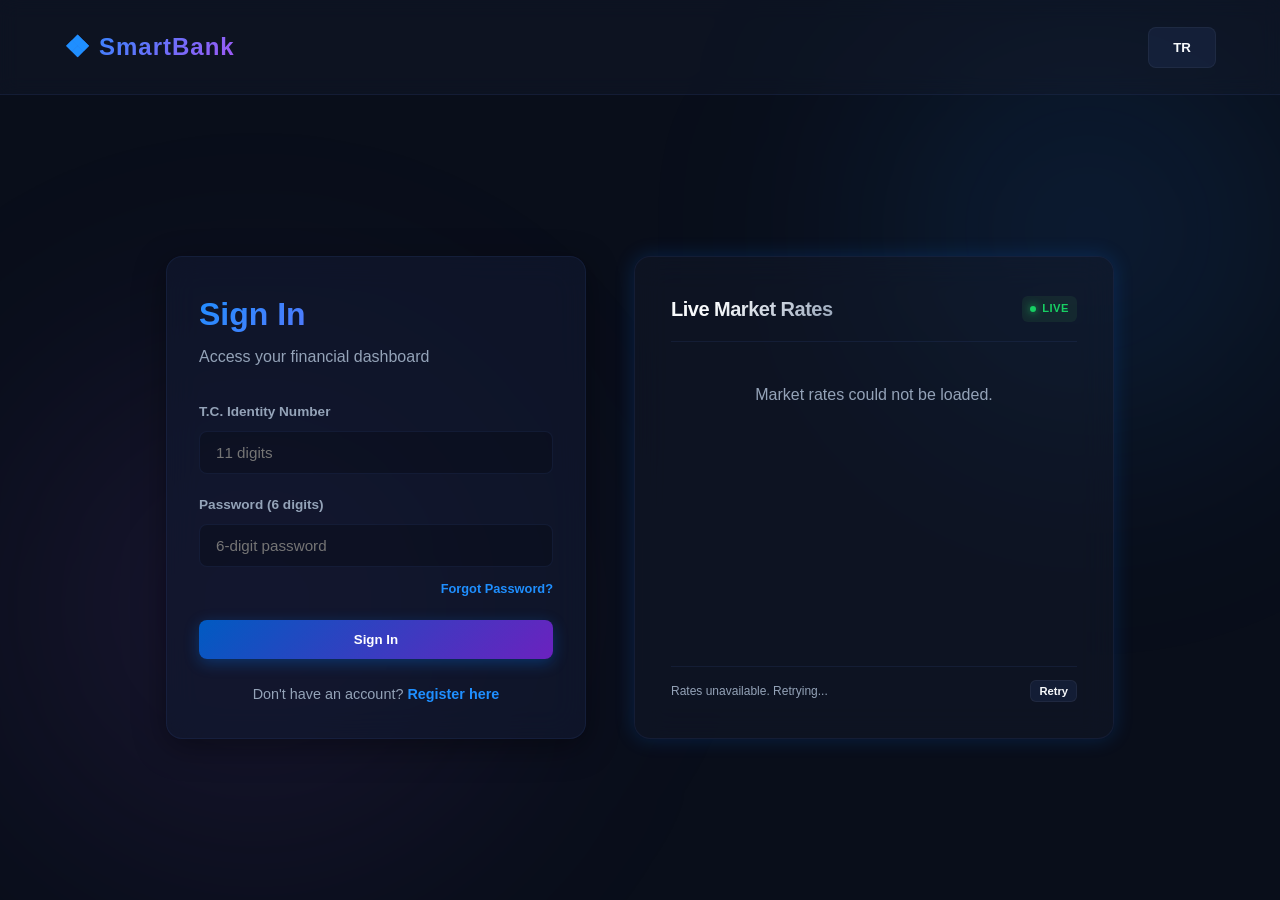
==== commit 771495ee: "Deploy SmartBank v1.3.2 static site" ====
--- a/index.html
+++ b/index.html
@@ -14,7 +14,7 @@
     <link rel="preconnect" href="https://fonts.googleapis.com">
     <link rel="preconnect" href="https://fonts.gstatic.com" crossorigin>
     <link href="https://fonts.googleapis.com/css2?family=Outfit:wght@300;400;600;800&family=Inter:wght@300;400;600&display=swap" rel="stylesheet">
-    <link rel="stylesheet" href="styles.css?v=1.3.0">
+    <link rel="stylesheet" href="styles.css?v=1.3.2">
 </head>
 <body class="auth-page" data-page="login" data-title-i18n="title.login">
     <a class="skip-link" href="#main-content" data-i18n="a11y.skip">Skip to main content</a>
@@ -52,14 +52,14 @@
                     <h2 id="login-title" data-i18n="login.title">Sign In</h2>
                     <p id="login-subtitle" class="text-muted" data-i18n="login.subtitle">Access your financial dashboard</p>
 
-                    <form id="login-form" novalidate>
+                    <form id="login-form" method="post" novalidate>
                         <div class="form-group">
                             <label for="login-tckn" data-i18n="field.tckn">T.C. Identity Number</label>
-                            <input type="text" id="login-tckn" class="form-control" required maxlength="11" pattern="\d*" inputmode="numeric" autocomplete="username" data-i18n-placeholder="ph.tckn" placeholder="11 digits">
+                            <input type="text" id="login-tckn" name="username" class="form-control" required maxlength="11" pattern="\d*" inputmode="numeric" autocomplete="username" data-i18n-placeholder="ph.tckn" placeholder="11 digits">
                         </div>
                         <div class="form-group">
                             <label for="login-password" data-i18n="field.password">Password (6 digits)</label>
-                            <input type="password" id="login-password" class="form-control" required maxlength="6" pattern="\d*" inputmode="numeric" autocomplete="current-password" data-i18n-placeholder="ph.password" placeholder="6-digit password">
+                            <input type="password" id="login-password" name="password" class="form-control" required maxlength="6" pattern="\d*" inputmode="numeric" autocomplete="current-password" data-i18n-placeholder="ph.password" placeholder="6-digit password">
                             <div class="forgot-row">
                                 <a href="#" id="link-to-forgot" class="link-highlight small-link" role="button" data-i18n="login.forgot">Forgot Password?</a>
                             </div>
@@ -70,6 +70,7 @@
                             <p id="login-2fa-hint" class="text-muted small-hint" data-i18n="login.twofaHint">Enter the code that was sent to your e-mail address.</p>
                         </div>
                         <button type="submit" id="btn-login-submit" class="btn btn-primary btn-block" data-i18n="login.submit">Sign In</button>
+                        <button type="button" id="btn-login-resend" class="btn btn-secondary btn-block hidden btn-resend" data-i18n="login.resend">Send a new code</button>
                         <button type="button" id="btn-login-back" class="btn btn-secondary btn-block hidden back-btn" data-i18n="login.back">Use a different account</button>
                     </form>
 
@@ -86,7 +87,7 @@
                     <h2 id="register-title" data-i18n="register.title">Create Account</h2>
                     <p id="register-subtitle" class="text-muted" data-i18n="register.subtitle">Start your smart banking journey today</p>
 
-                    <form id="register-form" novalidate>
+                    <form id="register-form" method="post" novalidate>
                         <div class="form-row-flex">
                             <div class="form-group flex-1">
                                 <label for="reg-firstname" data-i18n="field.firstName">First Name</label>
@@ -103,7 +104,7 @@
                         </div>
                         <div class="form-group">
                             <label for="reg-email" data-i18n="field.email">Email Address</label>
-                            <input type="email" id="reg-email" class="form-control" required maxlength="100" autocomplete="email" inputmode="email" data-i18n-placeholder="ph.email" placeholder="name@example.com">
+                            <input type="email" id="reg-email" name="email" class="form-control" required maxlength="100" autocomplete="email" inputmode="email" data-i18n-placeholder="ph.email" placeholder="name@example.com">
                         </div>
                         <div class="form-group">
                             <label for="reg-tckn" data-i18n="field.tckn">T.C. Identity Number</label>
@@ -111,7 +112,7 @@
                         </div>
                         <div class="form-group">
                             <label for="reg-password" data-i18n="field.password">Password (6 digits)</label>
-                            <input type="password" id="reg-password" class="form-control" required maxlength="6" pattern="\d*" inputmode="numeric" autocomplete="new-password" data-i18n-placeholder="ph.newPassword" placeholder="Create a 6-digit password">
+                            <input type="password" id="reg-password" name="new-password" class="form-control" required maxlength="6" pattern="\d*" inputmode="numeric" autocomplete="new-password" data-i18n-placeholder="ph.newPassword" placeholder="Create a 6-digit password">
                         </div>
                         <button type="submit" id="btn-register-submit" class="btn btn-primary btn-block" data-i18n="register.submit">Register</button>
                     </form>
@@ -129,7 +130,7 @@
                     <h2 id="forgot-title" data-i18n="forgot.title">Reset Password</h2>
                     <p id="forgot-subtitle" class="text-muted" data-i18n="forgot.subtitle">Reset your password using your T.C. Identity Number</p>
 
-                    <form id="forgot-form" novalidate>
+                    <form id="forgot-form" method="post" novalidate>
                         <div class="form-group">
                             <label for="forgot-tckn" data-i18n="field.tckn">T.C. Identity Number</label>
                             <div class="input-with-button">
@@ -143,7 +144,7 @@
                         </div>
                         <div class="form-group">
                             <label for="forgot-new-password" data-i18n="field.newPassword">New Password (6 digits)</label>
-                            <input type="password" id="forgot-new-password" class="form-control" required maxlength="6" pattern="\d*" inputmode="numeric" autocomplete="new-password" data-i18n-placeholder="ph.newPassword" placeholder="Create a 6-digit password">
+                            <input type="password" id="forgot-new-password" name="new-password" class="form-control" required maxlength="6" pattern="\d*" inputmode="numeric" autocomplete="new-password" data-i18n-placeholder="ph.newPassword" placeholder="Create a 6-digit password">
                         </div>
                         <button type="submit" id="btn-forgot-submit" class="btn btn-primary btn-block" data-i18n="forgot.submit">Reset Password</button>
                     </form>
@@ -167,7 +168,7 @@
                     <div class="loading-spinner" data-i18n="common.loading">Loading...</div>
                 </div>
                 <div class="market-footer">
-                    <span id="txt-rates-updated" role="status">--:--:--</span>
+                    <span id="txt-rates-updated">--:--:--</span>
                     <button type="button" id="btn-market-retry" class="btn btn-secondary btn-xs hidden" data-i18n="common.retry">Retry</button>
                 </div>
             </section>
@@ -175,6 +176,6 @@
     </main>
 
     <!-- Core App JS -->
-    <script src="app.js?v=1.3.0"></script>
+    <script src="app.js?v=1.3.2"></script>
 </body>
 </html>
--- a/styles.css
+++ b/styles.css
@@ -21,6 +21,8 @@
     --accent-red: hsl(355, 80%, 50%);
     
     --gradient-primary: linear-gradient(135deg, var(--accent-blue) 0%, var(--accent-purple) 100%);
+    /* Darker stops for surfaces that carry white text: at least 4.5:1 along the whole gradient (the bright one is only for gradient text and accents). */
+    --gradient-solid: linear-gradient(135deg, hsl(212, 100%, 38%) 0%, hsl(268, 70%, 44%) 100%);
     --gradient-glow: radial-gradient(circle, rgba(0, 122, 255, 0.15) 0%, rgba(138, 43, 226, 0.05) 50%, transparent 100%);
     
     /* Effects & Shadows */
@@ -136,7 +138,7 @@
 .badge-role {
     font-size: 0.75rem;
     padding: 0.2rem 0.5rem;
-    background: var(--gradient-primary);
+    background: var(--gradient-solid);
     color: white;
     /* .logo paints its text with a transparent fill (gradient text) and children inherit it: without this the label was invisible. */
     -webkit-text-fill-color: white;
@@ -182,7 +184,7 @@
 }
 
 .btn-primary {
-    background: var(--gradient-primary);
+    background: var(--gradient-solid);
     color: white;
     box-shadow: 0 4px 15px rgba(0, 122, 255, 0.3);
 }
@@ -205,7 +207,7 @@
 
 .btn-danger {
     background-color: hsla(355, 80%, 50%, 0.2);
-    color: var(--accent-red);
+    color: hsl(355, 100%, 74%);
     border: 1px solid hsla(355, 80%, 50%, 0.4);
 }
 
@@ -596,7 +598,7 @@
 
 .message-bubble.user {
     align-self: flex-end;
-    background: var(--gradient-primary);
+    background: var(--gradient-solid);
     color: white;
     border-bottom-right-radius: 2px;
 }
@@ -1834,7 +1836,7 @@
 }
 
 .trend-badge.down {
-    color: var(--accent-red);
+    color: hsl(355, 100%, 74%);
     background: rgba(244, 67, 54, 0.1);
 }
 
@@ -2093,7 +2095,8 @@
 }
 
 /* Hover or clicked (.flipped) triggers flip */
-.debit-card-wrapper:hover .debit-card-inner,
+/* Once the card was clicked (flip-touched) only the .flipped class decides, so hover and click no longer fight. */
+.debit-card-wrapper:not(.flip-touched):hover .debit-card-inner,
 .debit-card-wrapper.flipped .debit-card-inner {
     transform: rotateY(180deg);
 }
@@ -2620,7 +2623,7 @@
 .btn-warning {
     background: rgba(255, 75, 92, 0.1);
     border: 1px solid rgba(255, 75, 92, 0.3);
-    color: #ff4b5c;
+    color: #ff8a96;
     font-weight: 600;
 }
 
@@ -2629,8 +2632,9 @@
 }
 
 .btn-charge {
-    background: #ff4b5c;
-    border-color: #ff4b5c;
+    background: #c8182b;
+    border-color: #c8182b;
+    color: white;
 }
 
 /* Header and auth page bits */
@@ -3568,3 +3572,157 @@
         scroll-behavior: auto !important;
     }
 }
+
+/* ==========================================================================
+   v1.3.2 additions
+   ========================================================================== */
+/* Unread marker on the floating chat button (a reply arrived while the window was closed) */
+.chat-toggle { position: relative; }
+
+.chat-unread-dot {
+    position: absolute;
+    top: -4px;
+    right: -4px;
+    width: 14px;
+    height: 14px;
+    border-radius: 50%;
+    background: hsl(355, 80%, 50%);
+    border: 2px solid var(--bg-primary);
+}
+
+/* One-time CVV dialog */
+.cvv-box {
+    font-family: 'Outfit', sans-serif;
+    font-size: 2rem;
+    letter-spacing: 0.4rem;
+    text-align: center;
+    padding: 0.75rem;
+    margin: 0.5rem 0 1rem;
+    border-radius: 12px;
+    background: rgba(0, 0, 0, 0.3);
+    border: 1px dashed var(--border-hover);
+}
+
+.cvv-card-no {
+    text-align: center;
+    color: var(--text-muted);
+    letter-spacing: 0.15rem;
+}
+
+/* Stand-in market prices are labelled, not presented as live */
+.indicative-badge {
+    display: inline-block;
+    margin-left: 0.4rem;
+    padding: 0.05rem 0.4rem;
+    border-radius: 4px;
+    font-size: 0.65rem;
+    font-weight: 700;
+    color: #f5af19;
+    border: 1px solid rgba(245, 175, 25, 0.5);
+    vertical-align: middle;
+}
+
+/* A standing order that was switched off (for example because its account was closed) */
+.so-item.so-inactive { opacity: 0.65; }
+
+.so-inactive-badge {
+    align-self: flex-start;
+    font-size: 0.7rem;
+    font-weight: 700;
+    padding: 0.1rem 0.5rem;
+    border-radius: 4px;
+    color: var(--text-muted);
+    border: 1px solid var(--border-color);
+}
+
+/* Retry line under the 2FA switch when its status could not be loaded */
+.twofa-retry {
+    display: flex;
+    flex-wrap: wrap;
+    align-items: center;
+    gap: 0.5rem;
+    margin-top: 0.5rem;
+    font-size: 0.75rem;
+}
+
+.field-hint { font-size: 0.75rem; margin-top: 0.4rem; }
+
+.btn-resend { margin-top: 0.5rem; }
+
+/* The support panel header carries a badge: on narrow screens it wraps instead of pushing the buttons out of view */
+@media (max-width: 480px) {
+    .agent-page .main-header {
+        flex-wrap: wrap;
+        row-gap: 0.4rem;
+    }
+
+    .agent-page .logo {
+        flex-wrap: wrap;
+        min-width: 0;
+    }
+}
+
+/* The support panel's chat area on a phone: the header actions wrap under the title, the input row and bubbles use the
+   full width, and grid children may shrink (min-width: 0) instead of pushing the send button off screen. */
+@media (max-width: 600px) {
+    .agent-container {
+        padding: 1rem 4%;
+        gap: 1rem;
+    }
+
+    .agent-sidebar,
+    .agent-chat-area {
+        min-width: 0;
+    }
+
+    .agent-sidebar {
+        padding: 1rem;
+    }
+
+    .agent-chat-header {
+        flex-wrap: wrap;
+        gap: 0.75rem;
+        padding: 0.75rem 1rem;
+    }
+
+    .agent-chat-header > * {
+        min-width: 0;
+    }
+
+    .chat-header-actions {
+        flex-wrap: wrap;
+        gap: 0.6rem;
+        width: 100%;
+    }
+
+    .transfer-control {
+        flex: 1 1 auto;
+        min-width: 0;
+    }
+
+    .transfer-dept-select {
+        flex: 1;
+        min-width: 0;
+        max-width: none;
+    }
+
+    .agent-chat-area {
+        height: auto;
+        min-height: 70vh;
+    }
+
+    .agent-messages-container {
+        padding: 1rem;
+        min-height: 240px;
+        max-height: 55vh;
+    }
+
+    .agent-chat-input-area {
+        padding: 0.75rem 1rem;
+        gap: 0.5rem;
+    }
+
+    .agent-chat-input-area input {
+        min-width: 0;
+    }
+}
